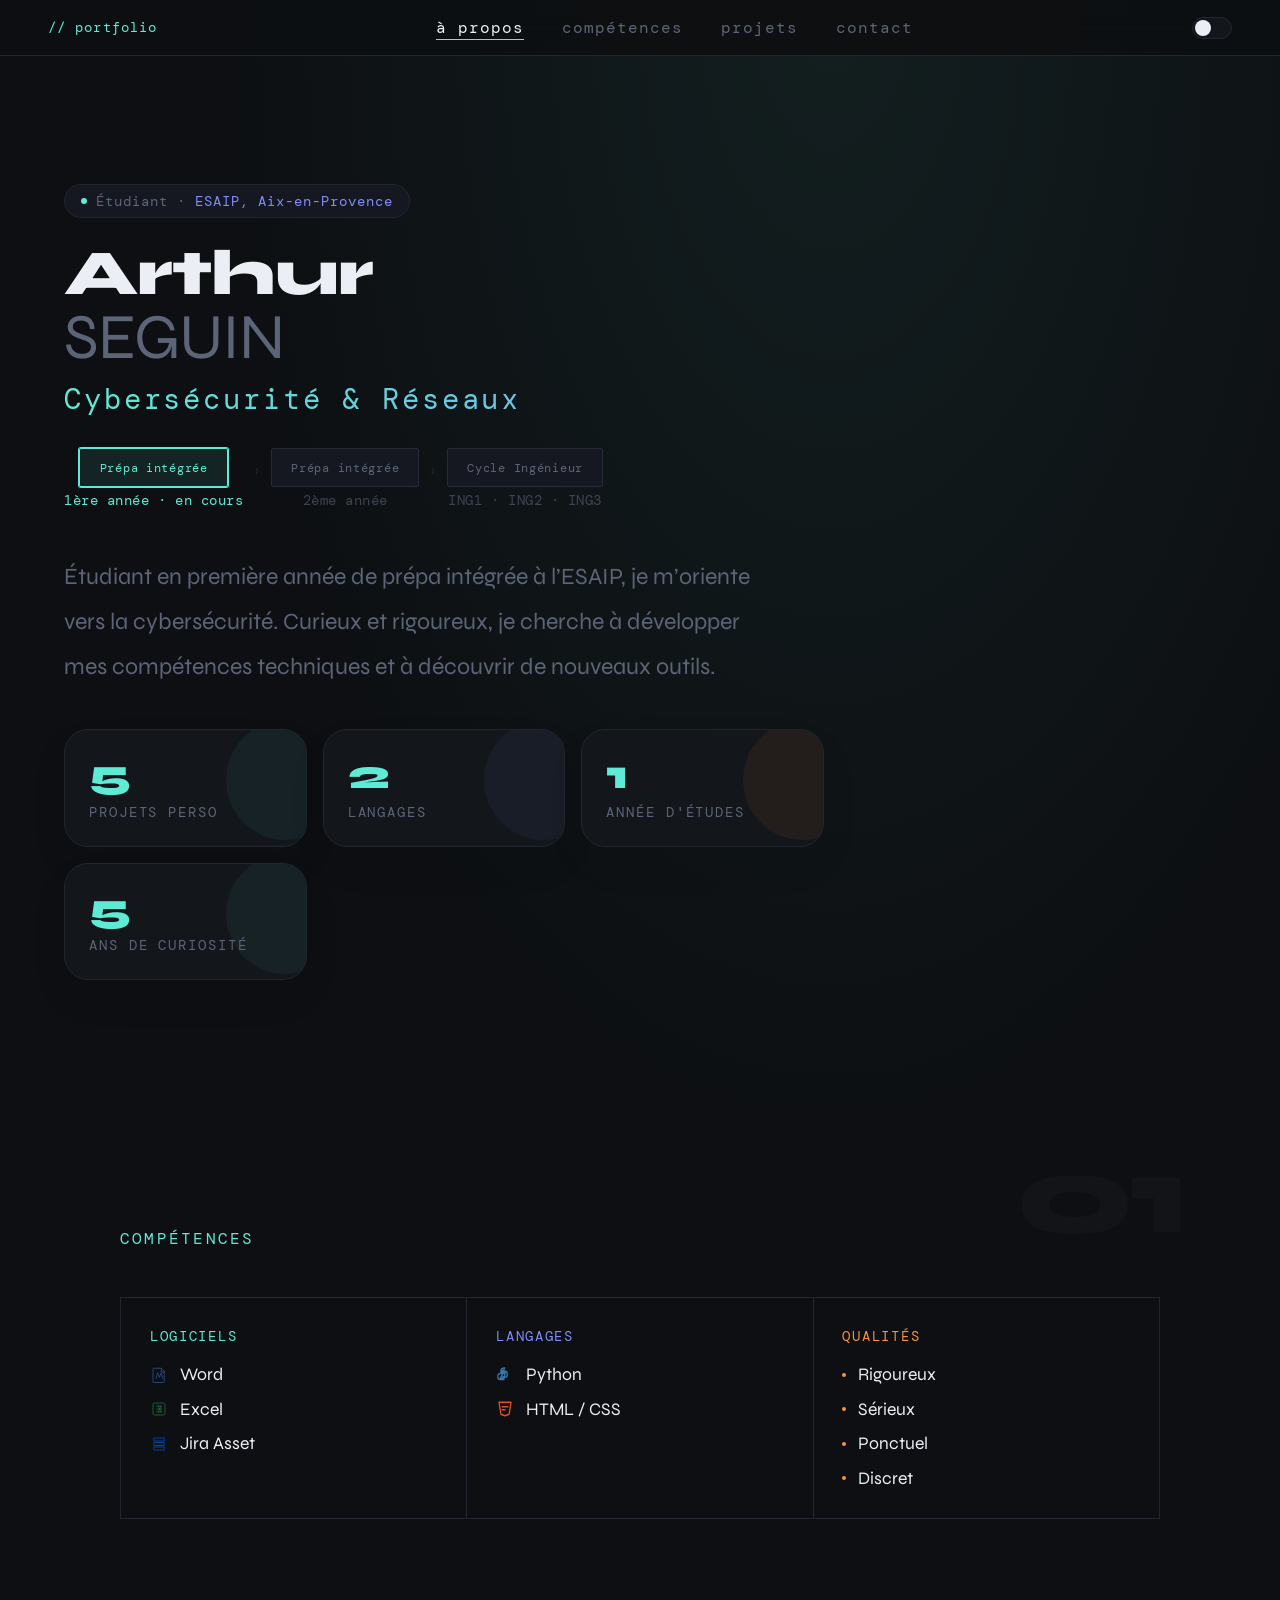
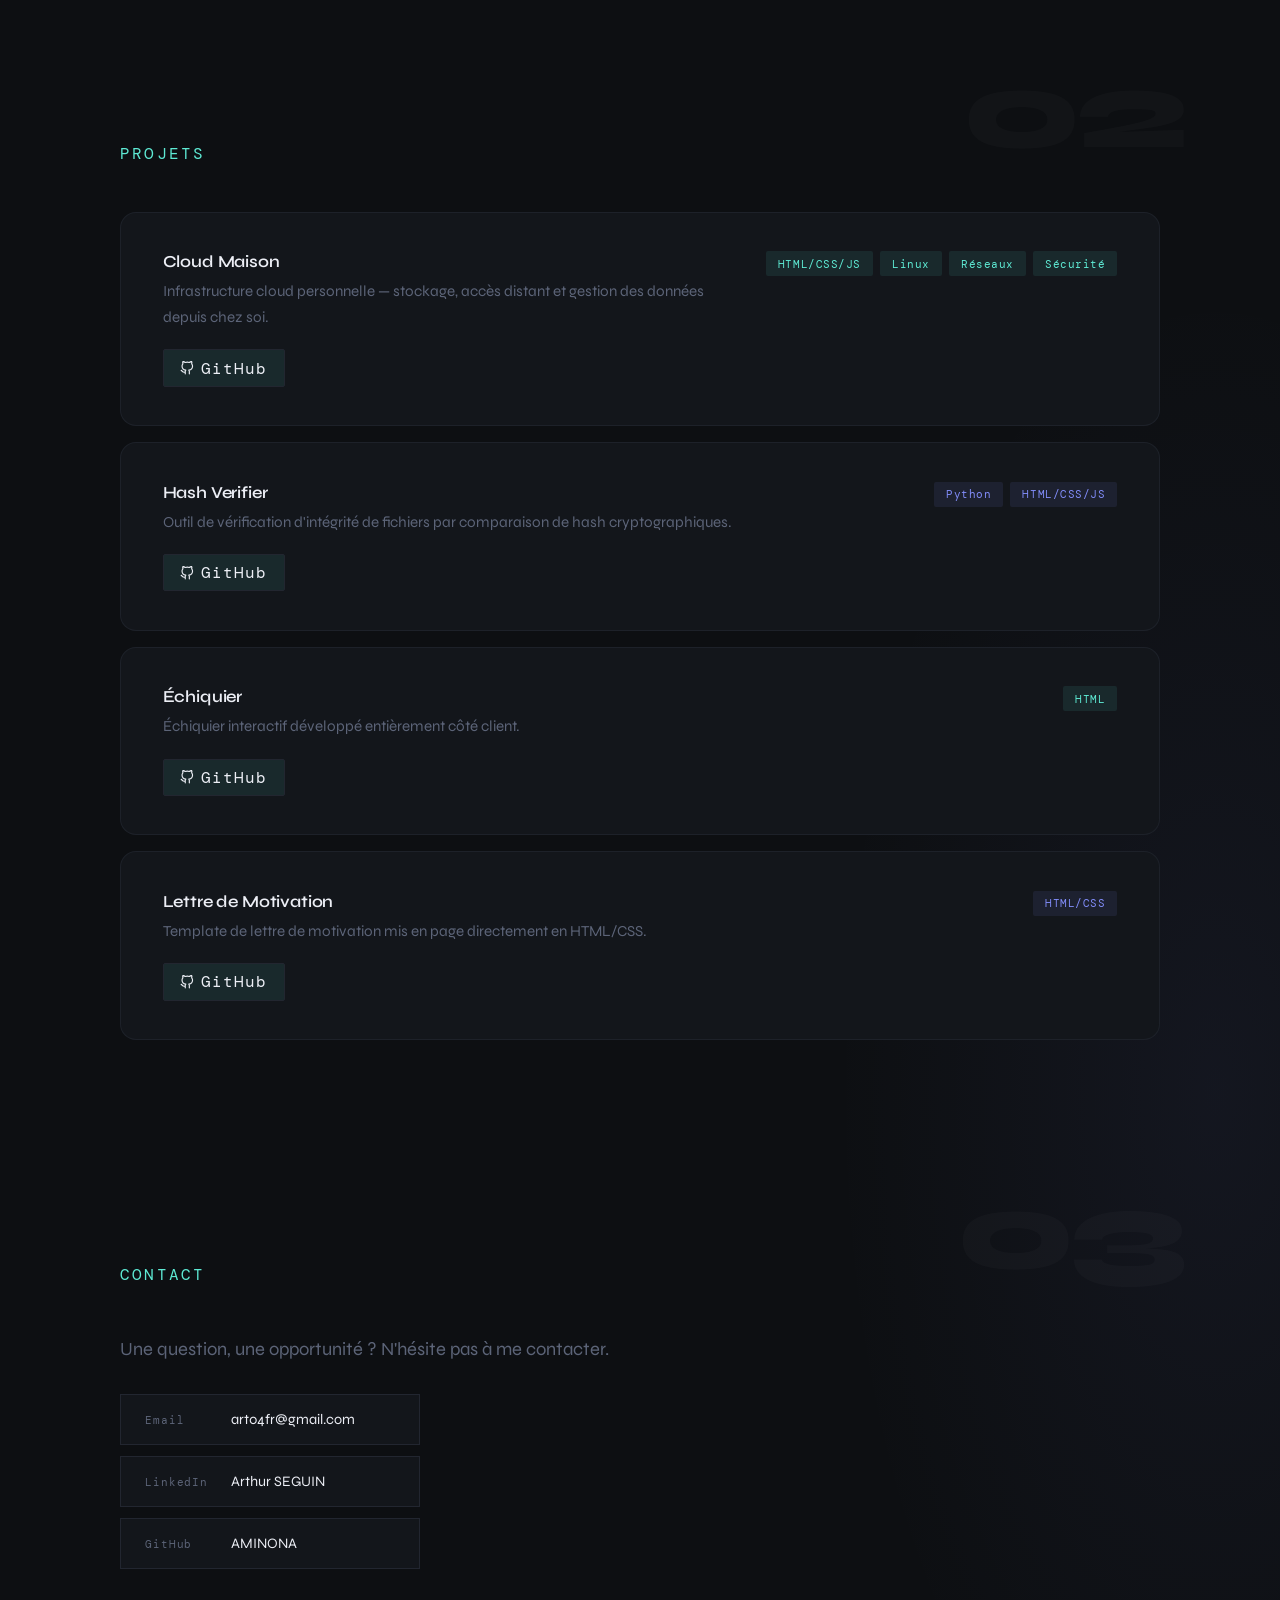
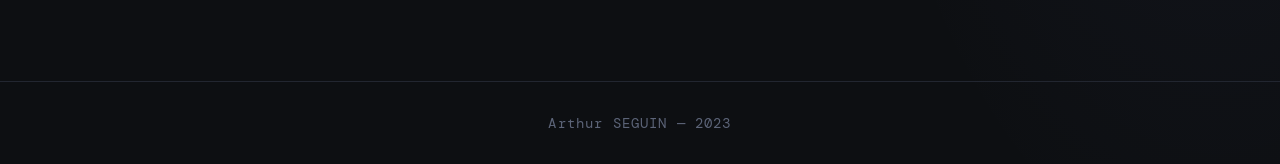
==== index.html @ 99d426c6 "- enhanced project cards" ====
<!DOCTYPE html>
<html lang="fr" data-theme="dark">

<head>
	<meta charset="UTF-8" />
	<meta name="viewport" content="width=device-width, initial-scale=1.0" />
	<title>Portfolio — Arthur SEGUIN</title>
	<!-- Fonts Google -->
	<link rel="preconnect" href="https://fonts.googleapis.com" />
	<link rel="preconnect" href="https://fonts.gstatic.com" crossorigin />
	<link
		href="https://fonts.googleapis.com/css2?family=DM+Mono:ital,wght@0,300;0,400;0,500;1,300&family=Syne:wght@400;500;600;700;800&display=swap"
		rel="stylesheet" />
	<!-- Favicon de la page -->
	<link rel="icon" type="image/png" href="images/favicon.png">
	<!-- Fichier CSS principal -->
	<link rel="stylesheet" href="style/index.css" />
	<!-- Script JavaScript (defer = s'exécute après le chargement HTML) -->
	<script src="js/script.js" defer></script>
</head>

<body>
	<nav>
		<span class="nav-logo">// portfolio</span>
		<ul class="nav-links">
			<li><a href="#about" data-section="about">à propos</a></li>
			<li><a href="#skills" data-section="skills">compétences</a></li>
			<li><a href="#projects" data-section="projects">projets</a></li>
			<li><a href="#contact" data-section="contact">contact</a></li>
		</ul>
		<div class="toggle" id="themeToggle" title="Changer de thème" aria-label="Toggle theme"></div>
	</nav>
	<main>
		<!-- SECTION 1 : À PROPOS - Présentation et statistiques -->
		<section id="about">
			<div class="hero-school-badge">Étudiant · <span>ESAIP, Aix-en-Provence</span></div>
			<h1>Arthur<br /><em>SEGUIN</em></h1>
			<div class="hero-title">Cybersécurité &amp; Réseaux</div>
			<div class="parcours">
				<div class="parcours-step active">
					<div class="step-label">Prépa intégrée</div>
					<div class="step-sub blink">1ère année · en cours</div>
				</div>
				<div class="parcours-arrow">›</div>
				<div class="parcours-step future">
					<div class="step-label">Prépa intégrée</div>
					<div class="step-sub">2ème année</div>
				</div>
				<div class="parcours-arrow">›</div>
				<div class="parcours-step future">
					<div class="step-label">Cycle Ingénieur</div>
					<div class="step-sub">ING1 · ING2 · ING3</div>
				</div>
			</div>
			<p class="hero-bio">
				Étudiant en première année de prépa intégrée à l’ESAIP, je m’oriente vers la cybersécurité.
				Curieux et rigoureux, je cherche à développer mes compétences techniques et à découvrir de nouveaux
				outils.
			</p>
			<div class="hero-stats">
				<div class="stat-item">
					<div class="stat-value" data-target="5">0</div>
					<div class="stat-label">Projets perso</div>
				</div>
				<div class="stat-item">
					<div class="stat-value" data-target="2">0</div>
					<div class="stat-label">Langages</div>
				</div>
				<div class="stat-item">
					<div class="stat-value" data-target="1">0</div>
					<div class="stat-label">Année d'études</div>
				</div>
				<div class="stat-item">
					<div class="stat-value" data-target="5">0</div>
					<div class="stat-label">Ans de curiosité</div>
				</div>
			</div>
		</section>
		<!-- SECTION 2 : COMPÉTENCES - Langages, logiciels et qualités -->
		<section id="skills">
			<div class="sec-num">01</div>
			<div class="section-label fade-in">Compétences</div>
			<div class="skills-grid fade-in">
				<div class="skill-group">
					<div class="skill-group-title">Logiciels</div>
					<ul class="skill-list">
						<li class="skill-item word"><span class="skill-icon"><svg viewBox="0 0 24 24">
									<path d="M5 3h10l4 4v14a1 1 0 0 1-1 1H5a1 1 0 0 1-1-1V4a1 1 0 0 1 1-1z" />
									<path d="M15 3v5h5" />
									<path d="M8 17l2-8 2.5 6L15 9l2 8" />
								</svg></span>Word</li>
						<li class="skill-item excel"><span class="skill-icon"><svg viewBox="0 0 24 24">
									<rect x="4" y="4" width="16" height="16" rx="2" />
									<path d="M8 8h8" />
									<path d="M8 12h8" />
									<path d="M8 16h8" />
									<path d="M11 8l4 8" />
									<path d="M15 8l-4 8" />
								</svg></span>Excel</li>
						<li class="skill-item jira"><span class="skill-icon"><svg viewBox="0 0 24 24">
									<path d="M5 4h14v4H5z" />
									<path d="M5 10h14v4H5z" />
									<path d="M5 16h14v4H5z" />
								</svg></span>Jira Asset</li>
					</ul>
				</div>
				<div class="skill-group">
					<div class="skill-group-title">Langages</div>
					<ul class="skill-list">
						<li class="skill-item python"><span class="skill-icon"><svg viewBox="0 0 24 24" fill="none"
									stroke="currentColor" stroke-width="1.8" stroke-linecap="round"
									stroke-linejoin="round">
									<path
										d="M11.5 2.5c-3 0-5 1.7-5 4.5v2h5v1h-6a3 3 0 0 0-3 3v2a3 3 0 0 0 3 3h5v-1.5h-4.5v-1.5h6c1.8 0 3-1.3 3-3v-2c0-1.7-1.2-3-3-3h-5v1h5v2.5c0 2.8-2 4.5-5 4.5z" />
									<circle cx="9" cy="6.5" r="1" />
								</svg></span>Python</li>
						<li class="skill-item htmlcss"><span class="skill-icon"><svg viewBox="0 0 24 24" fill="none"
									stroke="currentColor" stroke-width="1.8" stroke-linecap="round"
									stroke-linejoin="round">
									<path d="M4 3h16l-2.5 16L12 21l-5.5-2L4 3z" />
									<path d="M8 9h8M8 13h4" />
								</svg></span>HTML / CSS</li>
					</ul>
				</div>
				<div class="skill-group">
					<div class="skill-group-title">Qualités</div>
					<ul class="skill-list">
						<li class="skill-item"><span class="skill-dot"></span>Rigoureux</li>
						<li class="skill-item"><span class="skill-dot"></span>Sérieux</li>
						<li class="skill-item"><span class="skill-dot"></span>Ponctuel</li>
						<li class="skill-item"><span class="skill-dot"></span>Discret</li>
					</ul>
				</div>
			</div>
		</section>
		<!-- SECTION 3 : PROJETS - Liste des projets avec liens et aperçus -->
		<section id="projects">
			<div class="sec-num">02</div>
			<div class="section-label fade-in">Projets</div>
			<div class="projects-list fade-in">
				<div class="project-item featured">
					<div class="project-top">
						<div class="project-info">
							<div class="project-name">Cloud Maison</div>
							<div class="project-desc">Infrastructure cloud personnelle — stockage, accès distant et
								gestion des données depuis chez soi.</div>
						</div>
						<div class="project-tags"><span class="project-tag">HTML/CSS/JS</span><span
								class="project-tag">Linux</span><span class="project-tag">Réseaux</span><span
								class="project-tag">Sécurité</span></div>
					</div>
					<div class="project-links">
						<a href="https://github.com/AMINONA/Cloud" target="_blank" rel="noopener"
							class="project-btn"><svg viewBox="0 0 24 24">
								<path
									d="M9 19c-5 1.5-5-2.5-7-3m14 6v-3.87a3.37 3.37 0 0 0-.94-2.61c3.14-.35 6.44-1.54 6.44-7A5.44 5.44 0 0 0 20 4.77 5.07 5.07 0 0 0 19.91 1S18.73.65 16 2.48a13.38 13.38 0 0 0-7 0C6.27.65 5.09 1 5.09 1A5.07 5.07 0 0 0 5 4.77a5.44 5.44 0 0 0-1.5 3.78c0 5.42 3.3 6.61 6.44 7A3.37 3.37 0 0 0 9 18.13V22" />
							</svg>GitHub</a>
						<a href="apercu.html" target="_blank" rel="noopener" class="project-btn preview"><svg
								viewBox="0 0 24 24">
								<path d="M18 13v6a2 2 0 0 1-2 2H5a2 2 0 0 1-2-2V8a2 2 0 0 1 2-2h6" />
								<polyline points="15 3 21 3 21 9" />
								<line x1="10" y1="14" x2="21" y2="3" />
							</svg>Aperçu</a>
					</div>
				</div>
				<div class="project-item">
					<div class="project-top">
						<div class="project-info">
							<div class="project-name">Hash Verifier</div>
							<div class="project-desc">Outil de vérification d'intégrité de fichiers par comparaison de
								hash cryptographiques.</div>
						</div>
						<div class="project-tags"><span class="project-tag">Python</span><span
								class="project-tag">HTML/CSS/JS</span></div>
					</div>
					<div class="project-links"><a href="https://github.com/AMINONA/Hash-Verifier" target="_blank"
							rel="noopener" class="project-btn"><svg viewBox="0 0 24 24">
								<path
									d="M9 19c-5 1.5-5-2.5-7-3m14 6v-3.87a3.37 3.37 0 0 0-.94-2.61c3.14-.35 6.44-1.54 6.44-7A5.44 5.44 0 0 0 20 4.77 5.07 5.07 0 0 0 19.91 1S18.73.65 16 2.48a13.38 13.38 0 0 0-7 0C6.27.65 5.09 1 5.09 1A5.07 5.07 0 0 0 5 4.77a5.44 5.44 0 0 0-1.5 3.78c0 5.42 3.3 6.61 6.44 7A3.37 3.37 0 0 0 9 18.13V22" />
							</svg>GitHub</a><a href="apercu.html" target="_blank" rel="noopener"
							class="project-btn preview"><svg viewBox="0 0 24 24">
								<path d="M18 13v6a2 2 0 0 1-2 2H5a2 2 0 0 1 2-2V8a2 2 0 0 1 2-2h6" />
								<polyline points="15 3 21 3 21 9" />
								<line x1="10" y1="14" x2="21" y2="3" />
							</svg>Aperçu</a></div>
				</div>
				<div class="project-item">
					<div class="project-top">
						<div class="project-info">
							<div class="project-name">Échiquier</div>
							<div class="project-desc">Échiquier interactif développé entièrement côté client.</div>
						</div>
						<div class="project-tags"><span class="project-tag">HTML</span></div>
					</div>
					<div class="project-links"><a href="https://github.com/AMINONA/Chess" target="_blank" rel="noopener"
							class="project-btn"><svg viewBox="0 0 24 24">
								<path
									d="M9 19c-5 1.5-5-2.5-7-3m14 6v-3.87a3.37 3.37 0 0 0-.94-2.61c3.14-.35 6.44-1.54 6.44-7A5.44 5.44 0 0 0 20 4.77 5.07 5.07 0 0 0 19.91 1S18.73.65 16 2.48a13.38 13.38 0 0 0-7 0C6.27.65 5.09 1 5.09 1A5.07 5.07 0 0 0 5 4.77a5.44 5.44 0 0 0-1.5 3.78c0 5.42 3.3 6.61 6.44 7A3.37 3.37 0 0 0 9 18.13V22" />
							</svg>GitHub</a><a href="apercu.html" target="_blank" rel="noopener"
							class="project-btn preview"><svg viewBox="0 0 24 24">
								<path d="M18 13v6a2 2 0 0 1-2 2H5a2 2 0 0 1 2-2V8a2 2 0 0 1 2-2h6" />
								<polyline points="15 3 21 3 21 9" />
								<line x1="10" y1="14" x2="21" y2="3" />
							</svg>Aperçu</a></div>
				</div>
				<div class="project-item">
					<div class="project-top">
						<div class="project-info">
							<div class="project-name">Lettre de Motivation</div>
							<div class="project-desc">Template de lettre de motivation mis en page directement en
								HTML/CSS.</div>
						</div>
						<div class="project-tags"><span class="project-tag">HTML/CSS</span></div>
					</div>
					<div class="project-links"><a href="https://github.com/AMINONA/Lettre-de-motivation-HTML-CSS"
							target="_blank" rel="noopener" class="project-btn"><svg viewBox="0 0 24 24">
								<path
									d="M9 19c-5 1.5-5-2.5-7-3m14 6v-3.87a3.37 3.37 0 0 0-.94-2.61c3.14-.35 6.44-1.54 6.44-7A5.44 5.44 0 0 0 20 4.77 5.07 5.07 0 0 0 19.91 1S18.73.65 16 2.48a13.38 13.38 0 0 0-7 0C6.27.65 5.09 1 5.09 1A5.07 5.07 0 0 0 5 4.77a5.44 5.44 0 0 0-1.5 3.78c0 5.42 3.3 6.61 6.44 7A3.37 3.37 0 0 0 9 18.13V22" />
							</svg>GitHub</a><a href="apercu.html" target="_blank" rel="noopener"
							class="project-btn preview"><svg viewBox="0 0 24 24">
								<path d="M18 13v6a2 2 0 0 1-2 2H5a2 2 0 0 1 2-2V8a2 2 0 0 1 2-2h6" />
								<polyline points="15 3 21 3 21 9" />
								<line x1="10" y1="14" x2="21" y2="3" />
							</svg>Aperçu</a></div>
				</div>
			</div>
		</section>
		<!-- SECTION 4 : CONTACT - Informations et moyens de contact -->
		<section id="contact">
			<div class="sec-num">03</div>
			<div class="section-label fade-in">Contact</div>
			<div class="fade-in">
				<p class="contact-intro">Une question, une opportunité ? N'hésite pas à me contacter.</p>
				<div class="contact-links">
					<a href="mailto:art04fr@gmail.com" class="contact-link"><span
							class="contact-label">Email</span><span class="contact-value">art04fr@gmail.com</span></a>
					<a href="https://www.linkedin.com/in/arthur--seguin/" target="_blank" rel="noopener"
						class="contact-link"><span class="contact-label">LinkedIn</span><span
							class="contact-value">Arthur SEGUIN</span></a>
					<a href="https://github.com/AMINONA" target="_blank" rel="noopener" class="contact-link"><span
							class="contact-label">GitHub</span><span class="contact-value">AMINONA</span></a>
				</div>
			</div>
		</section>
	</main>
	<footer>
		<p class="footer-text">Arthur SEGUIN — 2023</p>
	</footer>

	<!-- 
	MODAL DE PRÉVISUALISATION DES PROJETS
	=======================================
	Cette div contient le popup pour voir les projets
	Ouverte/fermée par JavaScript (script.js)
	- Ouverture : clic sur "Aperçu" d'un projet
	- Fermeture : croix, clic en dehors du modal, ou touche Échap
	-->
	<div class="preview-modal" aria-hidden="true">
		<div class="preview-backdrop"></div>
		<div class="preview-content" role="dialog" aria-modal="true" aria-label="Aperçu de projet">
			<div class="preview-header">
				<span class="preview-title">Aperçu du projet</span>
				<button class="preview-close" type="button" aria-label="Fermer l’aperçu">×</button>
			</div>
			<iframe class="preview-iframe" src="" title="Aperçu du projet" frameborder="0"></iframe>
		</div>
	</div>
</body>

</html>
---- style/index.css ----
:root {
    --ease: cubic-bezier(.25, .46, .45, .94);
    --transition: .35s var(--ease);
    --bg: #0d0f12;
    --surface: #13161b;
    --border: #222630;
    --text: #eceef5;
    --muted: #5c6478;
    --accent: #5eead4;
    --accent2: #818cf8;
    --accent3: #fb923c;
    --accent-dim: rgba(94, 234, 212, .09);
    --accent2-dim: rgba(129, 140, 248, .09);
    --hover-marker: var(--accent);
    --tag-bg: #151820;
    --tag-border: #252b38;
    --num-color: rgba(255, 255, 255, .025);
    --grad-hero: radial-gradient(ellipse 70% 50% at 65% 0%, rgba(94, 234, 212, .07) 0%, transparent 70%), radial-gradient(ellipse 50% 40% at 95% 80%, rgba(129, 140, 248, .06) 0%, transparent 60%);
}

[data-theme="light"] {
    --bg: #eef0f5;
    --surface: #f7f9fc;
    --border: #d6dbe5;
    --text: #14181f;
    --muted: #6a7284;
    --accent: #0d7f7e;
    --accent2: #4b5ade;
    --accent3: #de7b28;
    --accent-dim: rgba(13, 127, 126, .12);
    --accent2-dim: rgba(75, 90, 222, .12);
    --tag-bg: #ebeff5;
    --tag-border: #d8dfe9;
    --num-color: rgba(20, 24, 31, .07);
    --grad-hero: radial-gradient(ellipse 70% 50% at 65% 0%, rgba(13, 127, 126, .12) 0%, transparent 70%), radial-gradient(ellipse 50% 40% at 95% 80%, rgba(75, 90, 222, .08) 0%, transparent 60%);
    --hover-marker: #0b9aa0; /* marker bar color in light theme */
}

*,
*::before,
*::after {
    box-sizing: border-box;
    margin: 0;
    padding: 0;
}

html {
    scroll-behavior: smooth;
}

body {
    min-height: 100vh;
    overflow-x: hidden;
    font-family: 'Syne', sans-serif;
    background: var(--grad-hero), var(--bg);
    color: var(--text);
    transition: background var(--transition), color var(--transition);
}

a {
    color: inherit;
    text-decoration: none;
}

ul {
    list-style: none;
}

::-webkit-scrollbar {
    width: 4px;
}

::-webkit-scrollbar-track {
    background: var(--bg);
}

::-webkit-scrollbar-thumb {
    background: var(--border);
    border-radius: 2px;
}

nav {
    position: fixed;
    inset: 0 0 auto 0;
    z-index: 10;
    display: flex;
    align-items: center;
    justify-content: space-between;
    padding: 0 3rem;
    height: 56px;
    background: rgba(13, 15, 18, .94);
    border-bottom: 1px solid var(--border);
    backdrop-filter: blur(14px);
}

.nav-logo {
    font-family: 'DM Mono', monospace;
    font-size: .85rem;
    color: var(--accent);
    letter-spacing: .08em;
}

.nav-links {
    display: flex;
    gap: 2.4rem;
}

.nav-links a {
    font-family: 'DM Mono', monospace;
    font-size: 1rem;
    color: var(--muted);
    letter-spacing: .06em;
    padding-bottom: 2px;
    position: relative;
    transition: color .2s;
}

.nav-links a::after {
    content: '';
    position: absolute;
    inset: auto 0 0;
    height: 1px;
    background: var(--accent);
    transform: scaleX(0);
    transform-origin: left;
    transition: transform .25s var(--ease);
}

.nav-links a:hover,
.nav-links a.active {
    color: var(--text);
}

.nav-links a.active::after {
    transform: scaleX(1);
}

.toggle {
    width: 40px;
    height: 22px;
    border-radius: 999px;
    background: var(--border);
    border: 1px solid var(--border);
    position: relative;
    cursor: pointer;
    flex-shrink: 0;
    border: 1px solid var(--border);
    background: var(--surface);
    transition: background .3s, border-color .3s;
}

.toggle::after {
    content: '';
    position: absolute;
    inset: 2px auto auto 2px;
    width: 16px;
    height: 16px;
    border-radius: 50%;
    background: var(--text);
    box-shadow: 0 1px 3px rgba(0, 0, 0, .12);
    transition: transform .3s var(--ease), background .3s, box-shadow .3s;
}

[data-theme="light"] .toggle {
    background: var(--surface);
    border-color: var(--border);
}

[data-theme="light"] .toggle::after {
    transform: translateX(18px);
    background: var(--accent);
    box-shadow: 0 1px 2px rgba(13, 127, 126, .18);
}

[data-theme="light"] nav {
    background: rgba(239, 242, 247, .96);
    border-bottom-color: rgba(211, 216, 225, .85);
}

main {
    padding-top: 56px;
}

section {
    width: min(1300px, 90vw);
    margin: 0 auto;
    padding: 7rem 3.5rem;
    position: relative;
}

.sec-num {
    position: absolute;
    top: 1.5rem;
    right: 2rem;
    font-family: 'Syne', sans-serif;
    font-weight: 800;
    font-size: 7rem;
    line-height: 1;
    color: var(--num-color);
    pointer-events: none;
    user-select: none;
    letter-spacing: -.04em;
}

.section-label {
    font-family: 'DM Mono', monospace;
    font-size: 1rem;
    color: var(--accent);
    letter-spacing: .14em;
    text-transform: uppercase;
    margin-bottom: 3rem;
}

#about {
    padding: 8rem 0 6rem;
    display: flex;
    flex-direction: column;
    justify-content: center;
}

.hero-school-badge {
    display: inline-flex;
    align-items: center;
    gap: .55rem;
    padding: .45rem 1rem;
    border: 1px solid var(--border);
    border-radius: 99px;
    background: var(--tag-bg);
    color: var(--muted);
    font-family: 'DM Mono', monospace;
    font-size: .9rem;
    letter-spacing: .07em;
    margin-bottom: 1.5rem;
    width: max-content;
    max-width: 100%;
}

.hero-school-badge::before {
    content: '';
    width: 6px;
    height: 6px;
    border-radius: 50%;
    background: var(--accent);
    display: inline-block;
    animation: pulse 2.5s ease-in-out infinite;
}

.hero-school-badge span {
    color: var(--accent2);
}

h1 {
    font-size: clamp(4rem, 5vw, 5.3rem);
    font-weight: 800;
    line-height: 1;
    letter-spacing: -.02em;
    margin-bottom: .6rem;
}

h1 em {
    color: var(--muted);
    font-style: normal;
    font-weight: 400;
}

.hero-title {
    font-family: 'DM Mono', monospace;
    font-size: 1.8rem;
    letter-spacing: .1em;
    margin-bottom: 1.9rem;
    background: linear-gradient(90deg, var(--accent), var(--accent2));
    -webkit-background-clip: text;
    -webkit-text-fill-color: transparent;
    background-clip: text;
}

.parcours {
    display: flex;
    flex-wrap: wrap;
    gap: .45rem;
    align-items: center;
    margin-bottom: 2.8rem;
}

.parcours-step {
    display: flex;
    flex-direction: column;
    align-items: center;
    gap: .3rem;
    font-family: 'DM Mono', monospace;
    font-size: .75rem;
    letter-spacing: .06em;
}

.step-label {
    padding: .65rem 1.2rem;
    border-radius: 2px;
    border: 1px solid var(--tag-border);
    background: var(--tag-bg);
    color: var(--muted);
    transition: all .2s;
}

.step-sub {
    font-size: .85rem;
    color: var(--muted);
    letter-spacing: .04em;
    opacity: .6;
}

.parcours-step.active .step-label {
    border-color: var(--accent);
    color: var(--accent);
    background: var(--accent-dim);
    box-shadow: 0 0 0 1px var(--accent);
}

.parcours-step.active .step-sub {
    color: var(--accent);
    opacity: 1;
}

.blink {
    animation: blink 2.2s ease-in-out infinite;
}

.parcours-arrow {
    font-family: 'DM Mono', monospace;
    font-size: 1rem;
    color: var(--border);
    padding: 0 .1rem;
    margin-bottom: 1rem;
    flex-shrink: 0;
}

.hero-bio {
    font-size: 1.45rem;
    color: var(--muted);
    line-height: 1.95;
    max-width: 700px;
    margin-bottom: 2.5rem;
}

.hero-stats {
    display: grid;
    grid-template-columns: repeat(auto-fit, minmax(180px, 1fr));
    gap: 1rem;
    width: min(760px, 100%);
    margin-bottom: 2.5rem;
}

.stat-item {
    background: var(--surface);
    border: 1px solid var(--border);
    border-radius: 24px;
    box-shadow: 0 18px 40px rgba(0, 0, 0, .06);
    padding: 1.5rem 1.5rem 1.55rem;
    display: flex;
    flex-direction: column;
    gap: .5rem;
    min-width: 180px;
    justify-content: center;
    position: relative;
    overflow: hidden;
}

.stat-item::before {
    content: '';
    position: absolute;
    top: -10px;
    right: -40px;
    width: 120px;
    height: 120px;
    border-radius: 50%;
    background: var(--accent-dim);
    opacity: .6;
}

.stat-item:nth-child(2)::before {
    background: var(--accent2-dim);
}

.stat-item:nth-child(3)::before {
    background: rgba(222, 123, 39, .12);
}

.stat-value {
    font-family: 'Syne', sans-serif;
    font-size: 2.6rem;
    font-weight: 900;
    line-height: 1;
    letter-spacing: -.04em;
    color: var(--accent);
    z-index: 1;
}

[data-theme="light"] .stat-value {
    color: var(--accent);
}

.stat-label {
    font-family: 'DM Mono', monospace;
    font-size: .85rem;
    letter-spacing: .14em;
    color: var(--muted);
    text-transform: uppercase;
    z-index: 1;
}

.skills-grid {
    display: grid;
    grid-template-columns: repeat(auto-fit, minmax(220px, 1fr));
    gap: 1px;
    background: var(--border);
    border: 1px solid var(--border);
}

.skill-group {
    background: var(--bg);
    padding: 1.8rem;
}

.skill-group-title {
    font-family: 'DM Mono', monospace;
    font-size: .9rem;
    letter-spacing: .12em;
    text-transform: uppercase;
    margin-bottom: 1.2rem;
}

.skill-group:nth-child(1) .skill-group-title {
    color: var(--accent);
}

.skill-group:nth-child(2) .skill-group-title {
    color: var(--accent2);
}

.skill-group:nth-child(3) .skill-group-title {
    color: var(--accent3);
}

.skill-list {
    display: flex;
    flex-direction: column;
    gap: .85rem;
}

.skill-item {
    display: flex;
    align-items: center;
    gap: .75rem;
    font-size: 1.1rem;
    color: var(--text);
}

.skill-icon {
    width: 18px;
    height: 18px;
    display: flex;
    align-items: center;
    justify-content: center;
    color: var(--accent2);
    flex-shrink: 0;
}

.skill-icon svg {
    width: 100%;
    height: 100%;
    stroke: currentColor;
    fill: none;
}

.skill-item.word .skill-icon {
    color: #2b579a;
}

.skill-item.excel .skill-icon {
    color: #217346;
}

.skill-item.jira .skill-icon {
    color: #0052cc;
}

.skill-item.python .skill-icon {
    color: #3776ab;
}

.skill-item.htmlcss .skill-icon {
    color: #e44d26;
}

.skill-dot {
    width: 4px;
    height: 4px;
    border-radius: 50%;
    background: var(--accent3);
}

.projects-list {
    display: flex;
    flex-direction: column;
    gap: 1rem;
    background: transparent;
    border: none;
}

.project-item {
    position: relative;
    background: var(--surface);
    padding: 2.4rem 2.6rem;
    display: grid;
    gap: 1.15rem;
    border: 1.7px solid rgba(100, 116, 139, .12);
    border-radius: 16px;
    overflow: visible;
    z-index: 1;
    transition: border-color .25s var(--ease);
    box-shadow: none;
}

.project-item::after {
    content: '';
    position: absolute;
    left: 0;
    top: 50%;
    width: 6px;
    height: 0;
    background: var(--hover-marker);
    border-top-right-radius: 999px;
    border-bottom-right-radius: 999px;
    border-top-left-radius: 0;
    border-bottom-left-radius: 0;
    transform: translateY(-50%);
    transition: height .25s var(--ease), background .25s var(--ease);
    z-index: 1;
}

.project-item:hover {
    background: var(--surface);
    border-color: var(--hover-marker);
}

.project-item:hover::after {
    height: 70%;
}

.project-item.featured {
    position: relative;
}

.project-item.featured .project-tags::after {
    content: '★ Featured';
    display: inline-flex;
    align-items: center;
    justify-content: center;
    order: 99;
    flex-basis: 100%;
    width: fit-content;
    align-self: flex-end;
    margin: .6rem 0 0 0;
    padding: .35rem .405rem;
    border-radius: 999px;
    background: linear-gradient(90deg, rgba(94, 234, 212, .5), rgba(129, 140, 248, .5), rgba(251, 146, 60, .5));
    color: #fff;
    font-size: .75rem;
    line-height: 1;
    letter-spacing: .12em;
    white-space: nowrap;
    animation: featuredBadgeGlow 2.8s ease-in-out infinite;
    background-size: 250% 100%;
    display: none;
}

@keyframes featuredBadgeGlow {
    0%, 100% {
        background-position: 0% 50%;
    }
    50% {
        background-position: 100% 50%;
    }
}

/* Theme-specific hover marker color for the left bar */
[data-theme="light"] .project-item::after {
    background: var(--hover-marker);
}


[data-theme="light"] .project-item:hover {
    background: var(--surface);
    box-shadow: 0 24px 56px rgba(15, 23, 42, .08);
}

.project-top {
    display: flex;
    align-items: flex-start;
    justify-content: space-between;
    gap: 1.2rem;
}

.project-info {
    flex: 1;
}

.project-name {
    font-size: 1.05rem;
    font-weight: 600;
    margin-bottom: .45rem;
    letter-spacing: -.01em;
}

.project-desc {
    font-size: .95rem;
    color: var(--muted);
    line-height: 1.7;
}

.project-tags {
    display: flex;
    flex-wrap: wrap;
    gap: .45rem;
    justify-content: flex-end;
    flex-shrink: 0;
}

.project-meta {
    display: flex;
    flex-direction: column;
    align-items: flex-end;
    gap: .6rem;
}

.project-feature {
    display: inline-flex;
    align-items: center;
    gap: .4rem;
    padding: .35rem .75rem;
    border-radius: 999px;
    border: 1px solid rgba(94, 234, 212, .22);
    color: var(--accent);
    background: rgba(13, 127, 126, .1);
    font-size: .75rem;
    line-height: 1;
}

.project-feature svg {
    width: 14px;
    height: 14px;
    stroke: currentColor;
    fill: currentColor;
}

.project-tag {
    font-family: 'DM Mono', monospace;
    font-size: .68rem;
    letter-spacing: .05em;
    padding: .35rem .75rem;
    border-radius: 2px;
}

.project-item:nth-child(odd) .project-tag {
    background: var(--accent-dim);
    color: var(--accent);
}

.project-item:nth-child(even) .project-tag {
    background: var(--accent2-dim);
    color: var(--accent2);
}

.project-links {
    display: flex;
    gap: .8rem;
    flex-wrap: wrap;
}

.project-btn {
    display: inline-flex;
    align-items: center;
    gap: .45rem;
    font-family: 'DM Mono', monospace;
    font-size: 1rem;
    letter-spacing: .07em;
    padding: .45rem 1rem;
    border-radius: 2px;
    border: 1px solid var(--border);
    color: var(--text);
    background: var(--accent-dim);
    transition: border-color .2s, color .2s, background .2s, box-shadow .2s;
}

.project-btn:hover {
    color: var(--text);
    border-color: var(--accent);
    background: rgba(13, 127, 126, .16);
    box-shadow: 0 8px 24px rgba(13, 127, 126, .08);
}

.project-btn.preview {
    background: var(--accent2-dim);
    color: var(--text);
    border-color: var(--border);
    display: none; 
}

.project-btn.preview:hover {
    color: var(--text);
    background: rgba(75, 90, 222, .18);
    border-color: var(--accent2);
}


.project-btn svg {
    width: 14px;
    height: 14px;
    stroke: currentColor;
    fill: none;
    stroke-width: 2;
    stroke-linecap: round;
    stroke-linejoin: round;
}


#contact .section-label,
footer {
    margin-top: 0;
}

.contact-intro {
    font-size: 1.15rem;
    color: var(--muted);
    line-height: 1.8;
    max-width: 520px;
    margin-bottom: 1.75rem;
}

.contact-links {
    display: flex;
    flex-direction: column;
    gap: .7rem;
}

.contact-link {
    display: flex;
    align-items: center;
    gap: 1rem;
    padding: 1rem 1.5rem;
    border: 1px solid var(--border);
    background: var(--surface);
    transition: border-color .2s, background .2s;
    width: fit-content;
    min-width: 300px;
}

.contact-link:hover {
    border-color: var(--accent2);
    background: var(--accent2-dim);
}

.contact-label {
    font-family: 'DM Mono', monospace;
    font-size: .7rem;
    letter-spacing: .08em;
    color: var(--muted);
    min-width: 70px;
}

.contact-value {
    font-size: .9rem;
    color: var(--text);
}

footer {
    border-top: 1px solid var(--border);
    padding: 2rem;
    text-align: center;
}

.footer-text {
    font-family: 'DM Mono', monospace;
    font-size: .9rem;
    color: var(--muted);
    letter-spacing: .08em;
}

.fade-in {
    opacity: 0;
    transform: translateY(16px);
    transition: opacity .55s var(--ease), transform .55s var(--ease);
}

.fade-in.visible {
    opacity: 1;
    transform: none;
}

@keyframes pulse {

    0%,
    100% {
        opacity: 1;
    }

    50% {
        opacity: .3;
    }
}

@keyframes blink {

    0%,
    100% {
        opacity: 1;
    }

    45%,
    55% {
        opacity: .25;
    }
}

/* ===== MODAL DE PRÉVISUALISATION DES PROJETS ===== */

/* Conteneur fixe couvrant tout l'écran */
.preview-modal {
    position: fixed;
    inset: 0;
    display: grid;
    place-items: center;
    background: rgba(0, 0, 0, 0.48);
    opacity: 0;
    visibility: hidden;
    pointer-events: none;
    transition: opacity .2s ease, visibility .2s ease;
    z-index: 999;
}

/* Le modal devient visible au clic */
.preview-modal.open {
    opacity: 1;
    visibility: visible;
    pointer-events: auto;
}

/* La boîte principale du modal */
.preview-content {
    position: relative;
    width: min(1160px, calc(100% - 2rem));
    max-height: 90vh;
    background: var(--surface);
    border: 1px solid var(--border);
    border-radius: 24px;
    overflow: hidden;
    display: flex;
    flex-direction: column;
    box-shadow: 0 40px 90px rgba(0, 0, 0, .32);
}

/* En-tête du modal (barre noire avec titre et croix) */
.preview-header {
    padding: 1rem 1.2rem;
    min-height: 56px;
    border-bottom: 1px solid rgba(100, 116, 139, .12);
    background: var(--bg);
    color: var(--text);
    display: flex;
    align-items: center;
    justify-content: space-between;
}

/* Titre dans l'en-tête */
.preview-title {
    font-size: 1rem;
    font-weight: 700;
}

/* Bouton pour fermer le modal (la croix) */
.preview-close {
    width: 2.6rem;
    height: 2.6rem;
    border: 1px solid rgba(255, 255, 255, .2);
    border-radius: 50%;
    background: rgba(255, 255, 255, .16);
    color: var(--text);
    cursor: pointer;
    display: inline-flex;
    align-items: center;
    justify-content: center;
    font-size: 1.3rem;
    line-height: 1;
    transition: background .2s ease;
    margin-left: auto;
}

/* Effet au survol du bouton fermer */
.preview-close:hover {
    background: rgba(255, 255, 255, .22);
}

/* Zone où s'affiche le contenu du projet */
.preview-iframe {
    width: 100%;
    border: none;
    flex: 1;
    min-height: 420px;
    background: #fff;
}

/* Fond sombre qu'on peut cliquer pour fermer */
.preview-backdrop {
    position: absolute;
    inset: 0;
}

/* Empêche le scroll de la page quand le modal est ouvert */
body.modal-open {
    overflow: hidden;
}


@keyframes borderMove {
    from {
        background-position: 0 50%;
    }

    to {
        background-position: 300% 50%;
    }
}

@media (max-width: 900px) {
    .hero-stats {
        width: 100%;
        max-width: 100%;
    }

    section {
        width: min(100%, 95vw);
        padding: 4rem 1.2rem;
    }
}

@media (max-width: 640px) {
    nav {
        padding: 0 1.25rem;
    }

    .nav-links {
        display: none;
    }

    section {
        padding: 4rem 1.25rem;
    }

    .sec-num {
        font-size: 4.5rem;
        top: 1rem;
        right: 1.25rem;
    }

    .project-top {
        flex-direction: column;
    }

    .project-tags {
        justify-content: flex-start;
    }

    .contact-link {
        min-width: 0;
        width: 100%;
    }

    .hero-stats {
        justify-content: center;
        width: 100%;
    }

    .stat-item {
        padding: .75rem;
    }

    .stat-value {
        font-size: 1rem;
    }

    .stat-label {
        font-size: .75rem;
        line-height: 1.3;
    }
}
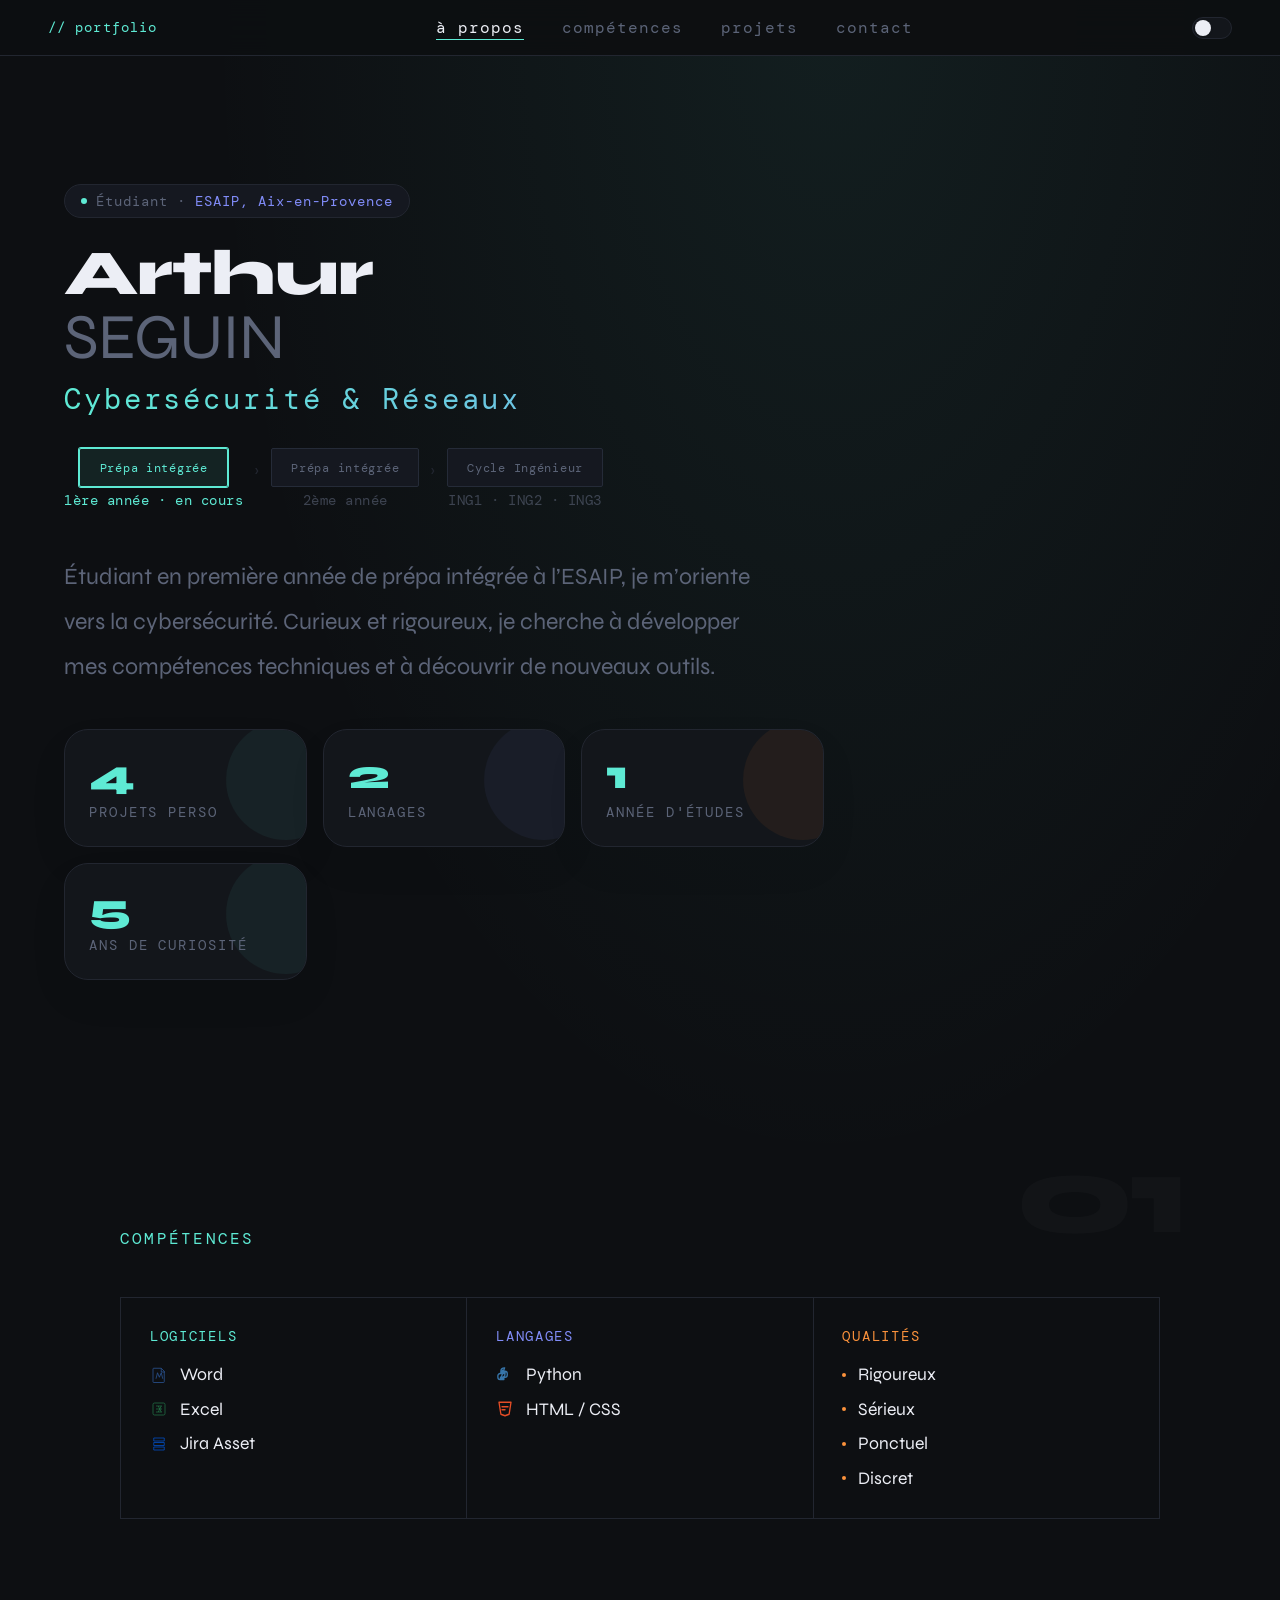
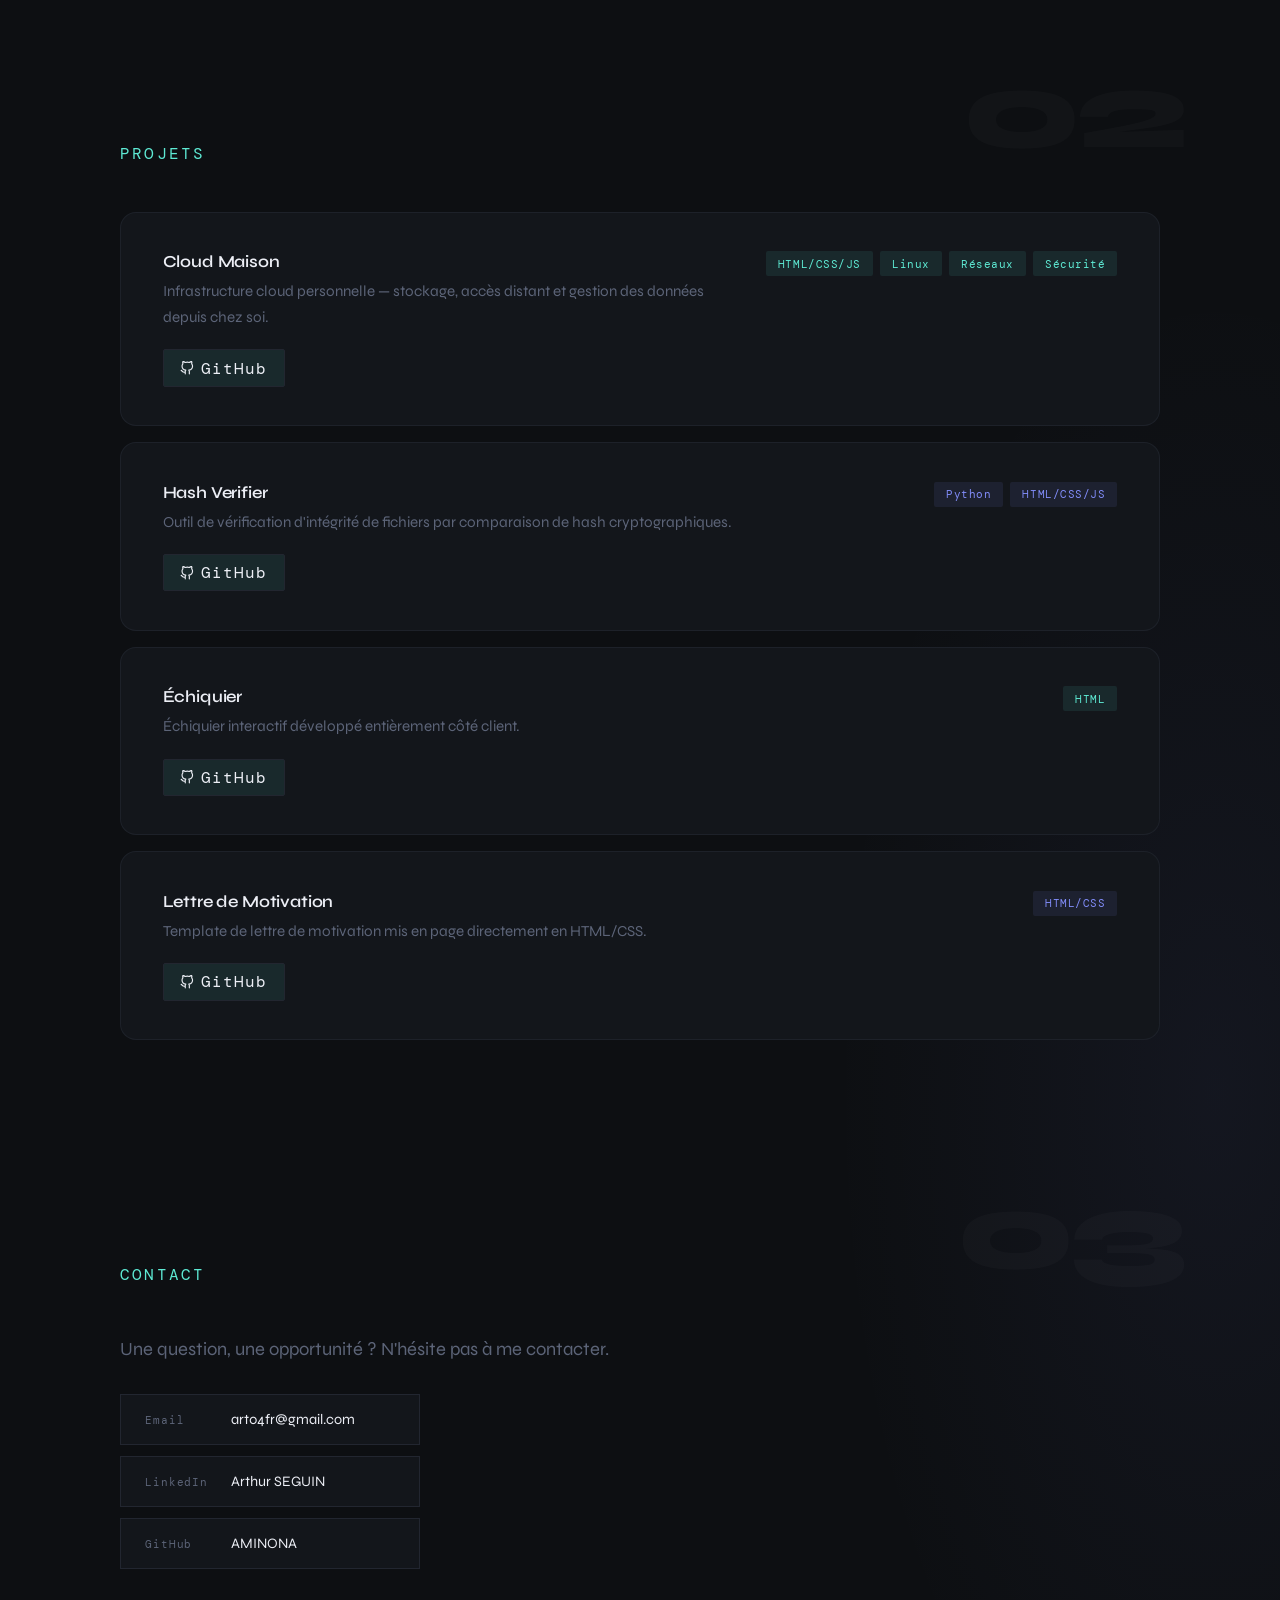
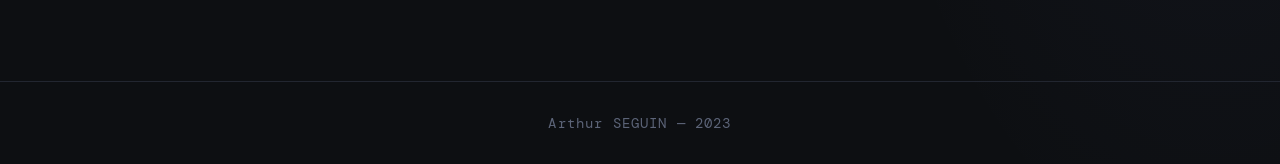
==== commit dfcaa2a8: "changed 5 to 4 personal project" ====
--- a/index.html
+++ b/index.html
@@ -21,7 +21,7 @@
 
 <body>
 	<nav>
-		<span class="nav-logo">// portfolio</span>
+		<a href="https://aminona.github.io/portfolio/" class="nav-logo">// portfolio</a>
 		<ul class="nav-links">
 			<li><a href="#about" data-section="about">à propos</a></li>
 			<li><a href="#skills" data-section="skills">compétences</a></li>
@@ -59,7 +59,7 @@
 			</p>
 			<div class="hero-stats">
 				<div class="stat-item">
-					<div class="stat-value" data-target="5">0</div>
+					<div class="stat-value" data-target="4">0</div>
 					<div class="stat-label">Projets perso</div>
 				</div>
 				<div class="stat-item">
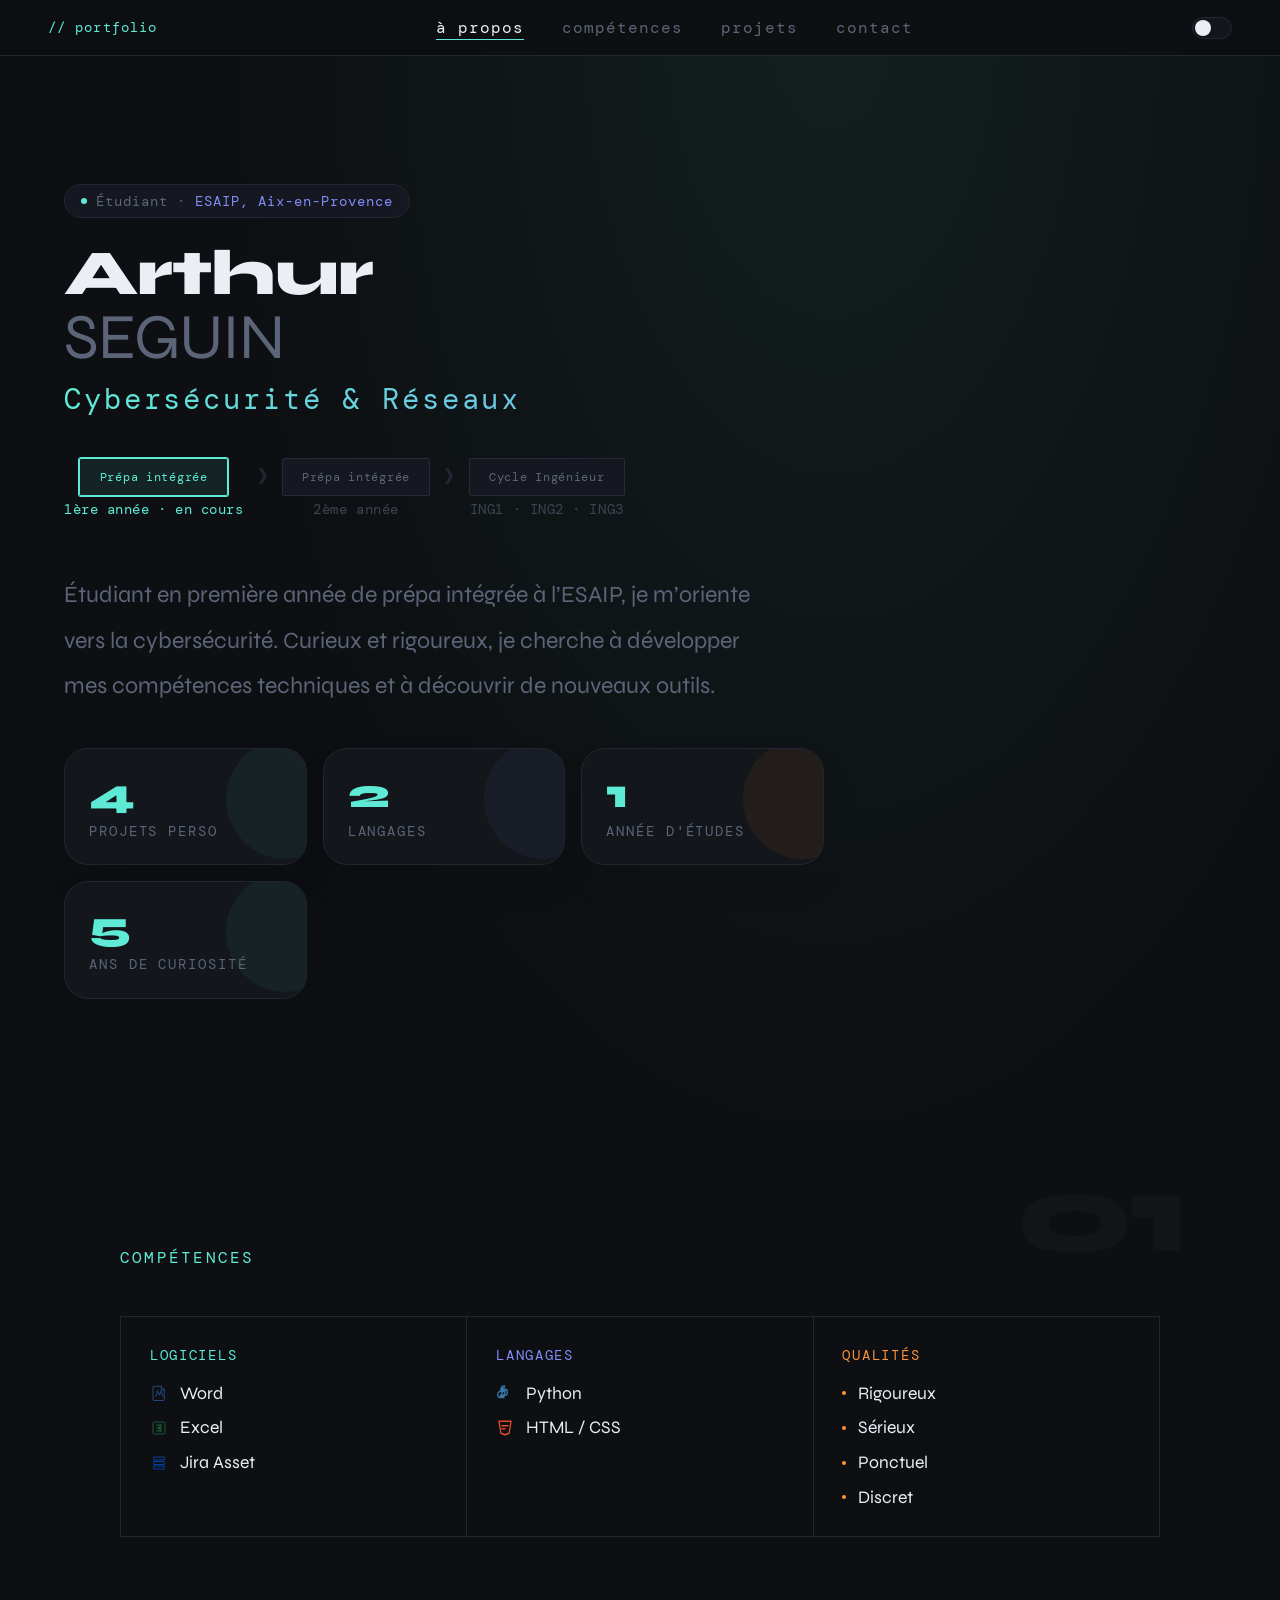
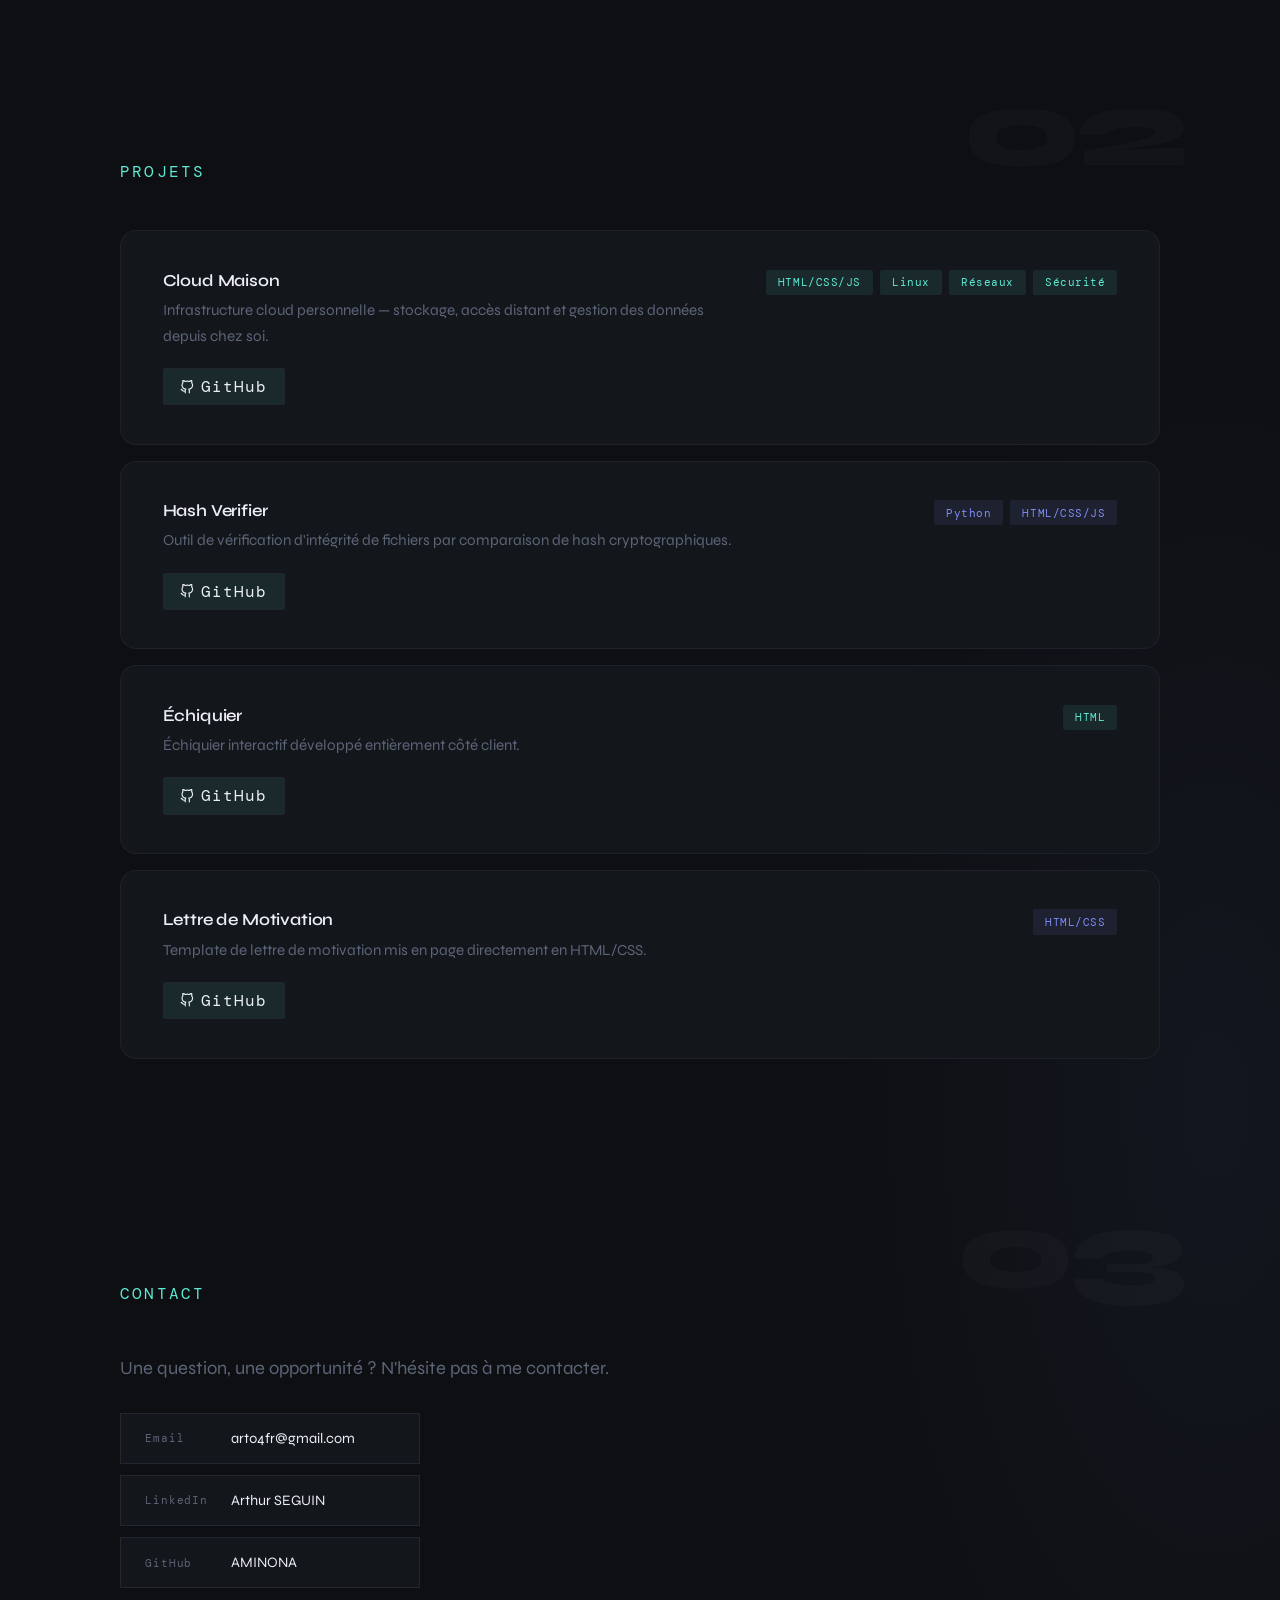
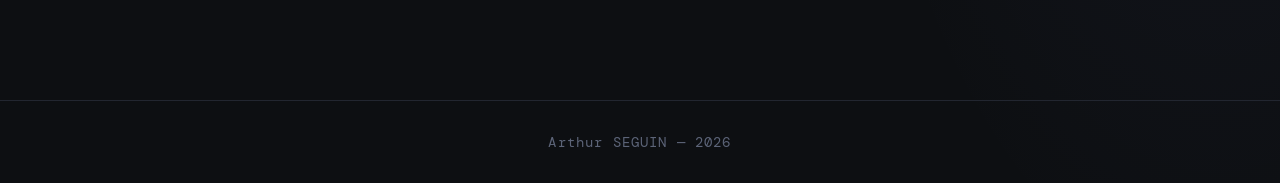
==== commit 58d357ec: "fixed arrow in academic path fixed year" ====
--- a/index.html
+++ b/index.html
@@ -58,7 +58,7 @@
 				outils.
 			</p>
 			<div class="hero-stats">
-				<div class="stat-item">
+				<div onclick="window.location.href='#projects'" style="cursor: pointer;" class="stat-item">
 					<div class="stat-value" data-target="4">0</div>
 					<div class="stat-label">Projets perso</div>
 				</div>
@@ -244,7 +244,7 @@
 		</section>
 	</main>
 	<footer>
-		<p class="footer-text">Arthur SEGUIN — 2023</p>
+		<p class="footer-text">Arthur SEGUIN — 2026</p>
 	</footer>
 
 	<!-- 
--- a/style/index.css
+++ b/style/index.css
@@ -33,7 +33,8 @@
     --tag-border: #d8dfe9;
     --num-color: rgba(20, 24, 31, .07);
     --grad-hero: radial-gradient(ellipse 70% 50% at 65% 0%, rgba(13, 127, 126, .12) 0%, transparent 70%), radial-gradient(ellipse 50% 40% at 95% 80%, rgba(75, 90, 222, .08) 0%, transparent 60%);
-    --hover-marker: #0b9aa0; /* marker bar color in light theme */
+    --hover-marker: #0b9aa0;
+    /* marker bar color in light theme */
 }
 
 *,
@@ -276,7 +277,6 @@
 
 .parcours {
     display: flex;
-    flex-wrap: wrap;
     gap: .45rem;
     align-items: center;
     margin-bottom: 2.8rem;
@@ -326,10 +326,9 @@
 
 .parcours-arrow {
     font-family: 'DM Mono', monospace;
-    font-size: 1rem;
+    font-size: 2.5rem;
     color: var(--border);
-    padding: 0 .1rem;
-    margin-bottom: 1rem;
+    margin-bottom: 1.7rem;
     flex-shrink: 0;
 }
 
@@ -574,9 +573,12 @@
 }
 
 @keyframes featuredBadgeGlow {
-    0%, 100% {
+
+    0%,
+    100% {
         background-position: 0% 50%;
     }
+
     50% {
         background-position: 100% 50%;
     }
@@ -702,7 +704,7 @@
     background: var(--accent2-dim);
     color: var(--text);
     border-color: var(--border);
-    display: none; 
+    display: none;
 }
 
 .project-btn.preview:hover {
@@ -991,4 +993,19 @@
         font-size: .75rem;
         line-height: 1.3;
     }
+}
+
+@media (max-width: 621px) {
+    .parcours {
+        flex-direction: column;
+        gap: 0px;
+    }
+
+    .parcours-arrow {
+        transform: rotate(90deg);
+        font-size: 4rem;
+        margin: 0;
+        padding: 0;
+        line-height: 1;
+    }
 }
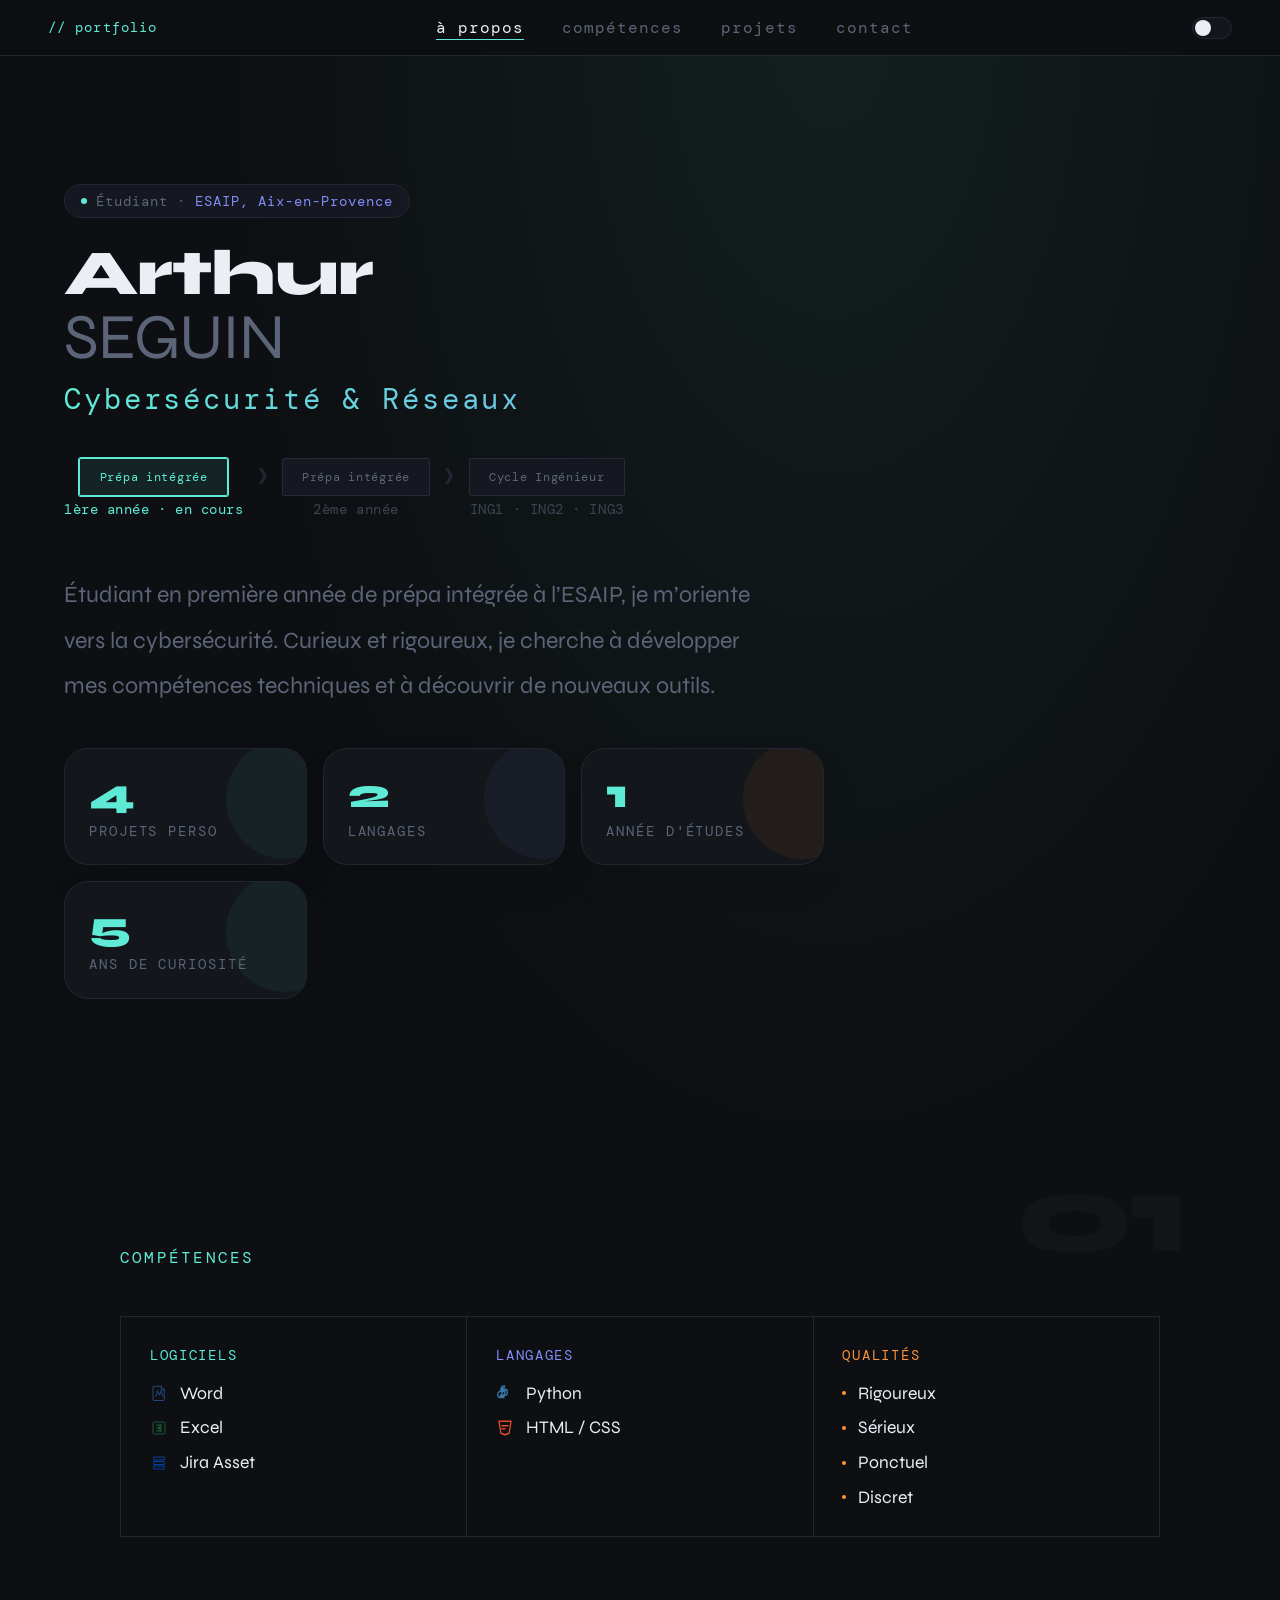
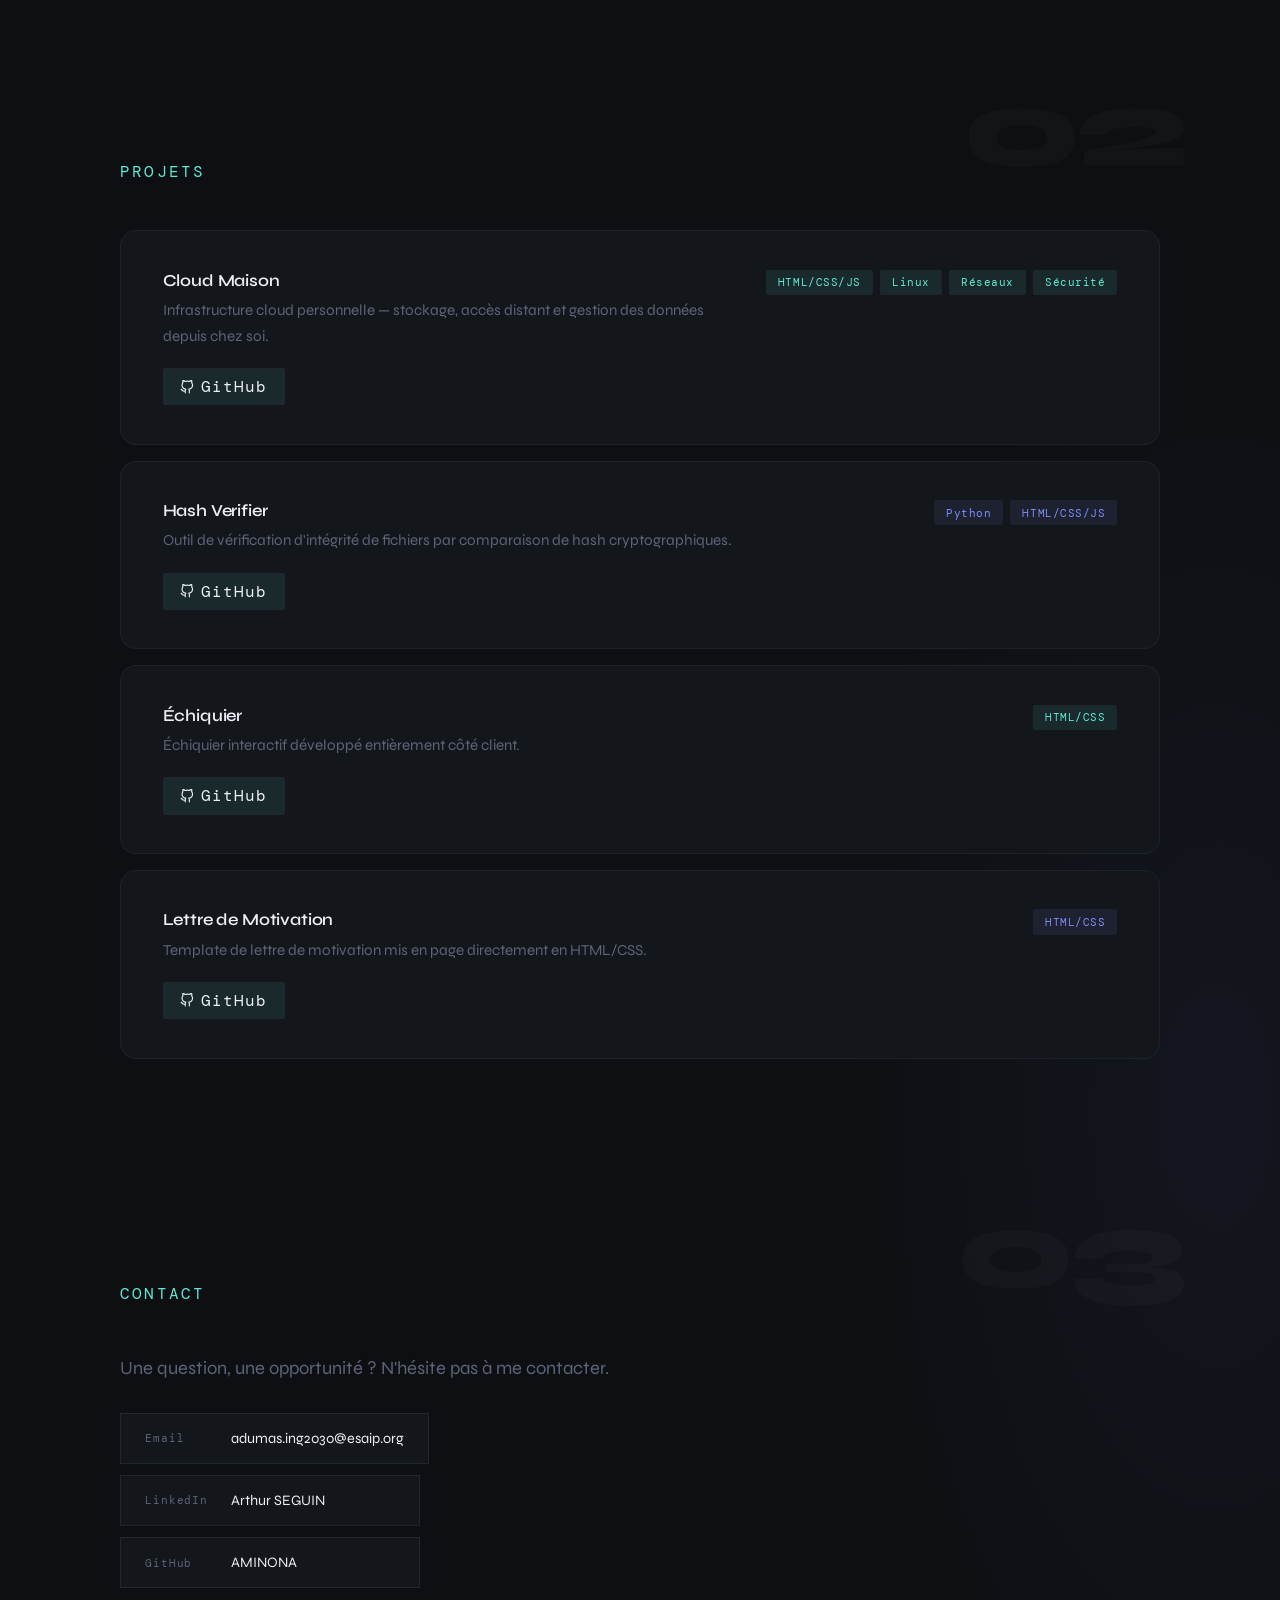
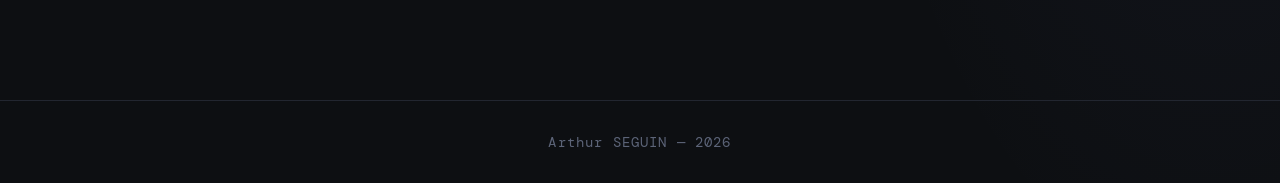
==== commit 06ebaa6a: "changed mail" ====
--- a/index.html
+++ b/index.html
@@ -190,7 +190,7 @@
 							<div class="project-name">Échiquier</div>
 							<div class="project-desc">Échiquier interactif développé entièrement côté client.</div>
 						</div>
-						<div class="project-tags"><span class="project-tag">HTML</span></div>
+						<div class="project-tags"><span class="project-tag">HTML/CSS</span></div>
 					</div>
 					<div class="project-links"><a href="https://github.com/AMINONA/Chess" target="_blank" rel="noopener"
 							class="project-btn"><svg viewBox="0 0 24 24">
@@ -221,7 +221,8 @@
 								<path d="M18 13v6a2 2 0 0 1-2 2H5a2 2 0 0 1 2-2V8a2 2 0 0 1 2-2h6" />
 								<polyline points="15 3 21 3 21 9" />
 								<line x1="10" y1="14" x2="21" y2="3" />
-							</svg>Aperçu</a></div>
+							</svg>Aperçu</a>
+					</div>
 				</div>
 			</div>
 		</section>
@@ -232,8 +233,8 @@
 			<div class="fade-in">
 				<p class="contact-intro">Une question, une opportunité ? N'hésite pas à me contacter.</p>
 				<div class="contact-links">
-					<a href="mailto:art04fr@gmail.com" class="contact-link"><span
-							class="contact-label">Email</span><span class="contact-value">art04fr@gmail.com</span></a>
+					<a href="mailto:adumas.ing2030@esaip.org" class="contact-link"><span
+							class="contact-label">Email</span><span class="contact-value">adumas.ing2030@esaip.org</span></a>
 					<a href="https://www.linkedin.com/in/arthur--seguin/" target="_blank" rel="noopener"
 						class="contact-link"><span class="contact-label">LinkedIn</span><span
 							class="contact-value">Arthur SEGUIN</span></a>
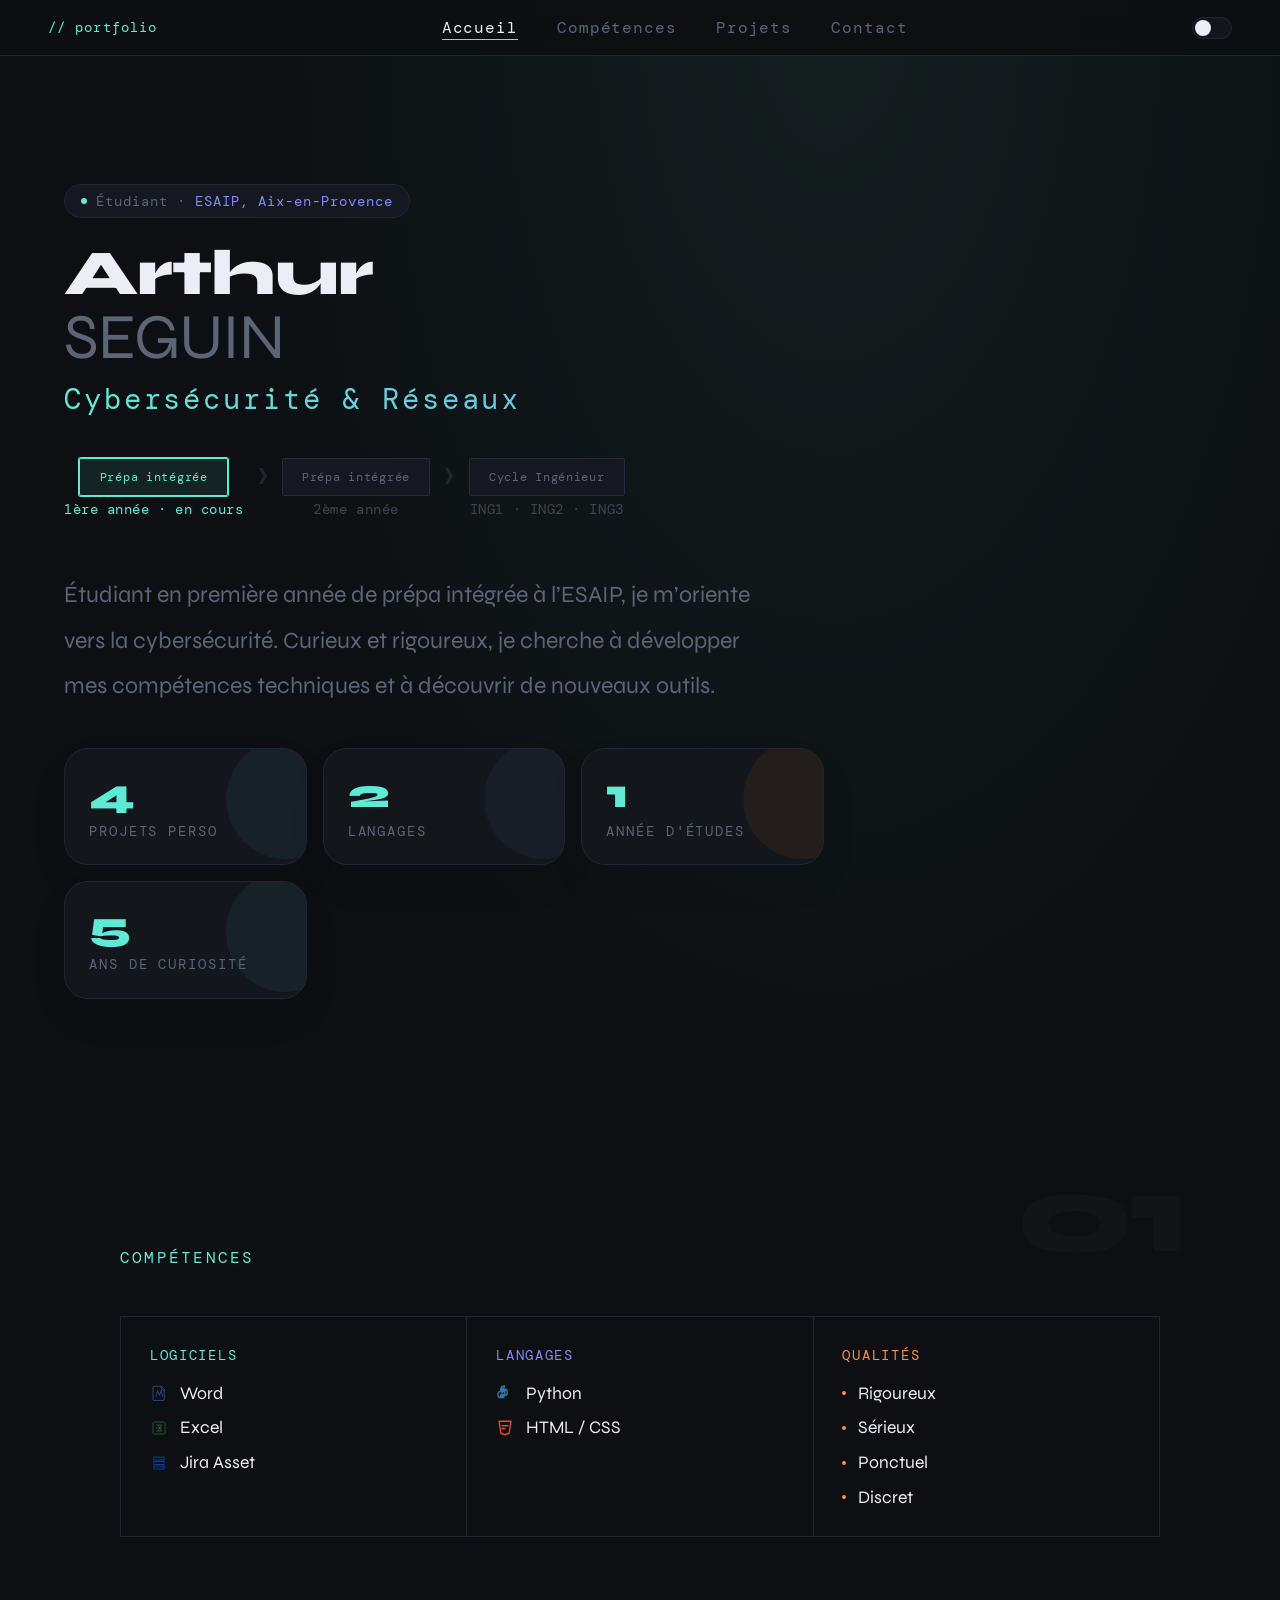
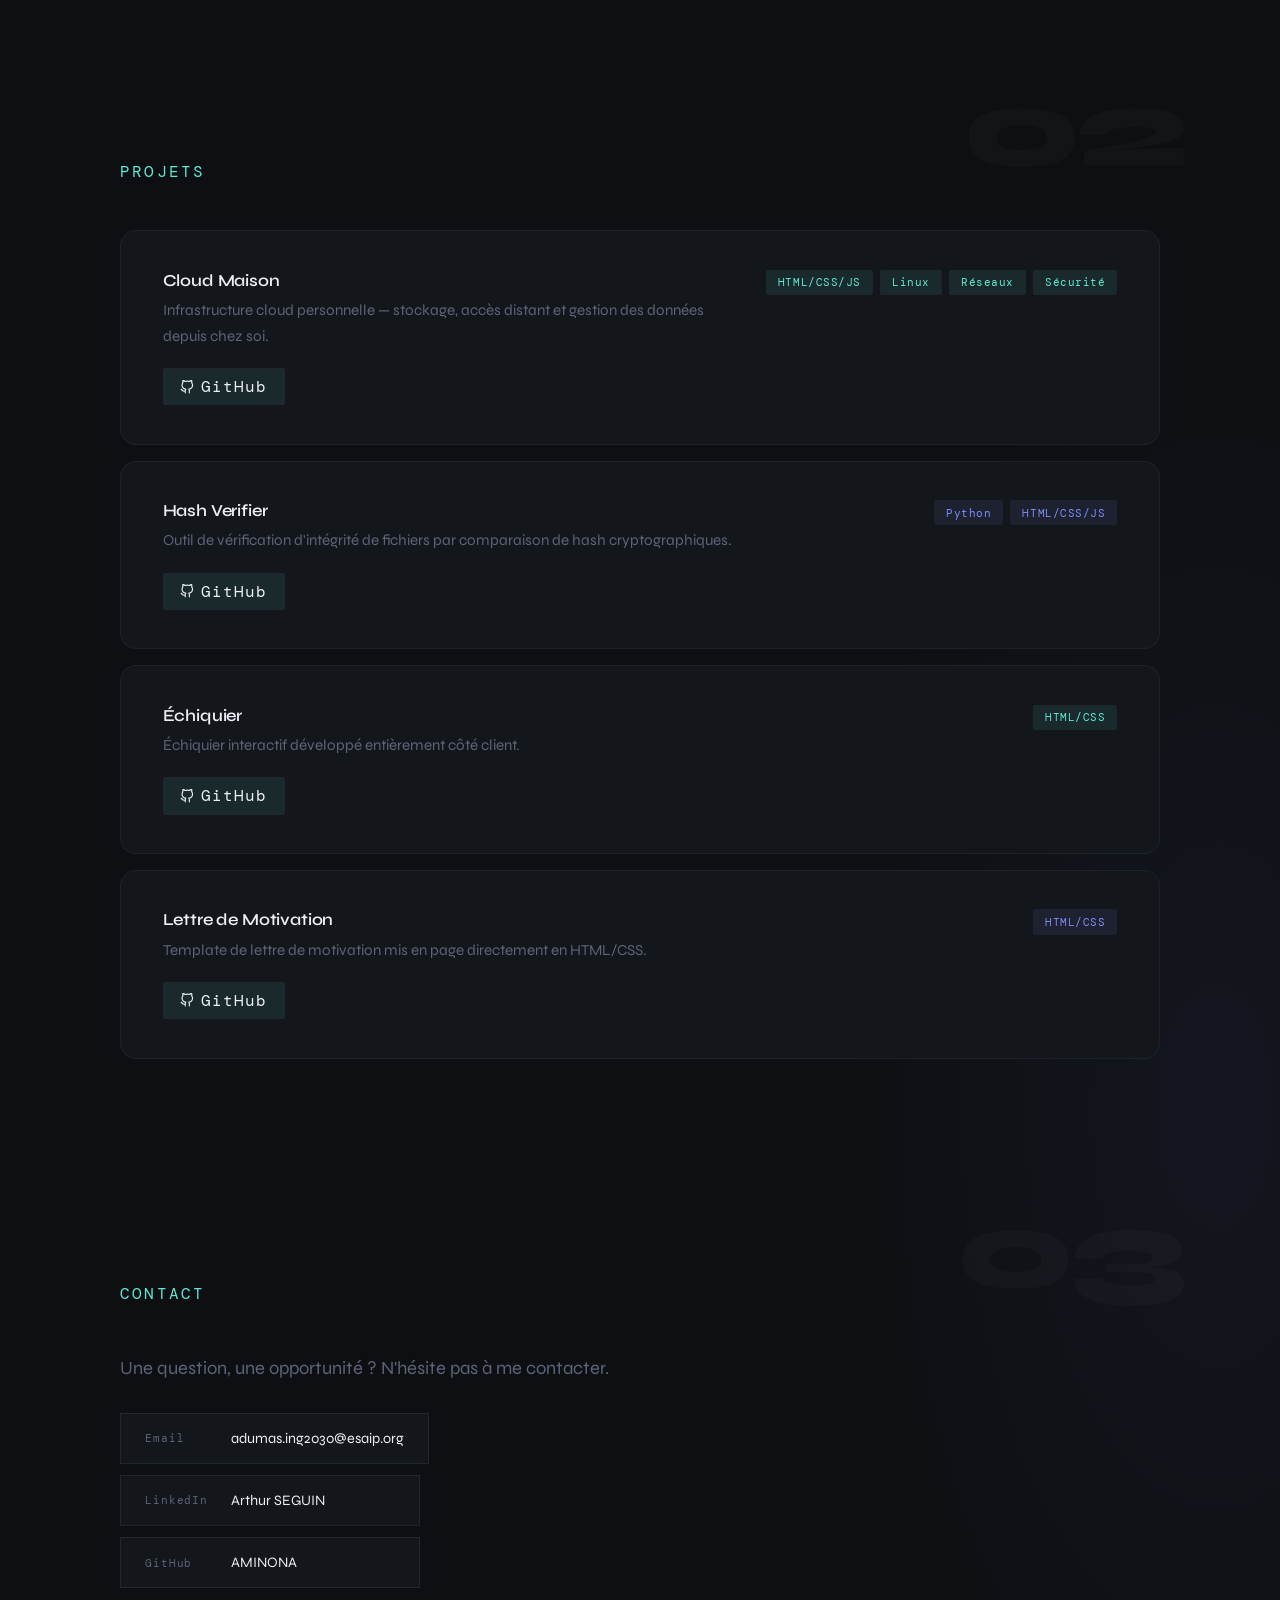
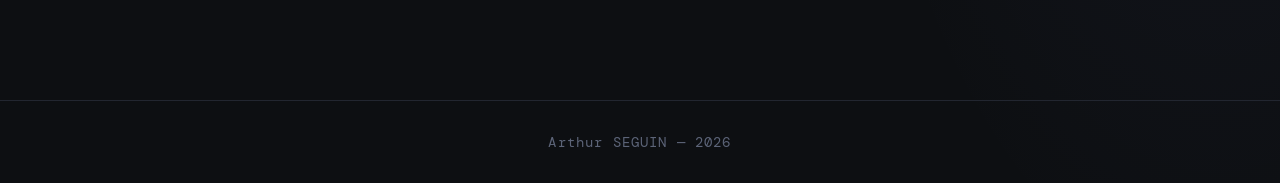
==== commit 56b32217: "changed Accueil, and added maj" ====
--- a/index.html
+++ b/index.html
@@ -23,10 +23,10 @@
 	<nav>
 		<a href="https://aminona.github.io/portfolio/" class="nav-logo">// portfolio</a>
 		<ul class="nav-links">
-			<li><a href="#about" data-section="about">à propos</a></li>
-			<li><a href="#skills" data-section="skills">compétences</a></li>
-			<li><a href="#projects" data-section="projects">projets</a></li>
-			<li><a href="#contact" data-section="contact">contact</a></li>
+			<li><a href="#about" data-section="about">Accueil</a></li>
+			<li><a href="#skills" data-section="skills">Compétences</a></li>
+			<li><a href="#projects" data-section="projects">Projets</a></li>
+			<li><a href="#contact" data-section="contact">Contact</a></li>
 		</ul>
 		<div class="toggle" id="themeToggle" title="Changer de thème" aria-label="Toggle theme"></div>
 	</nav>
